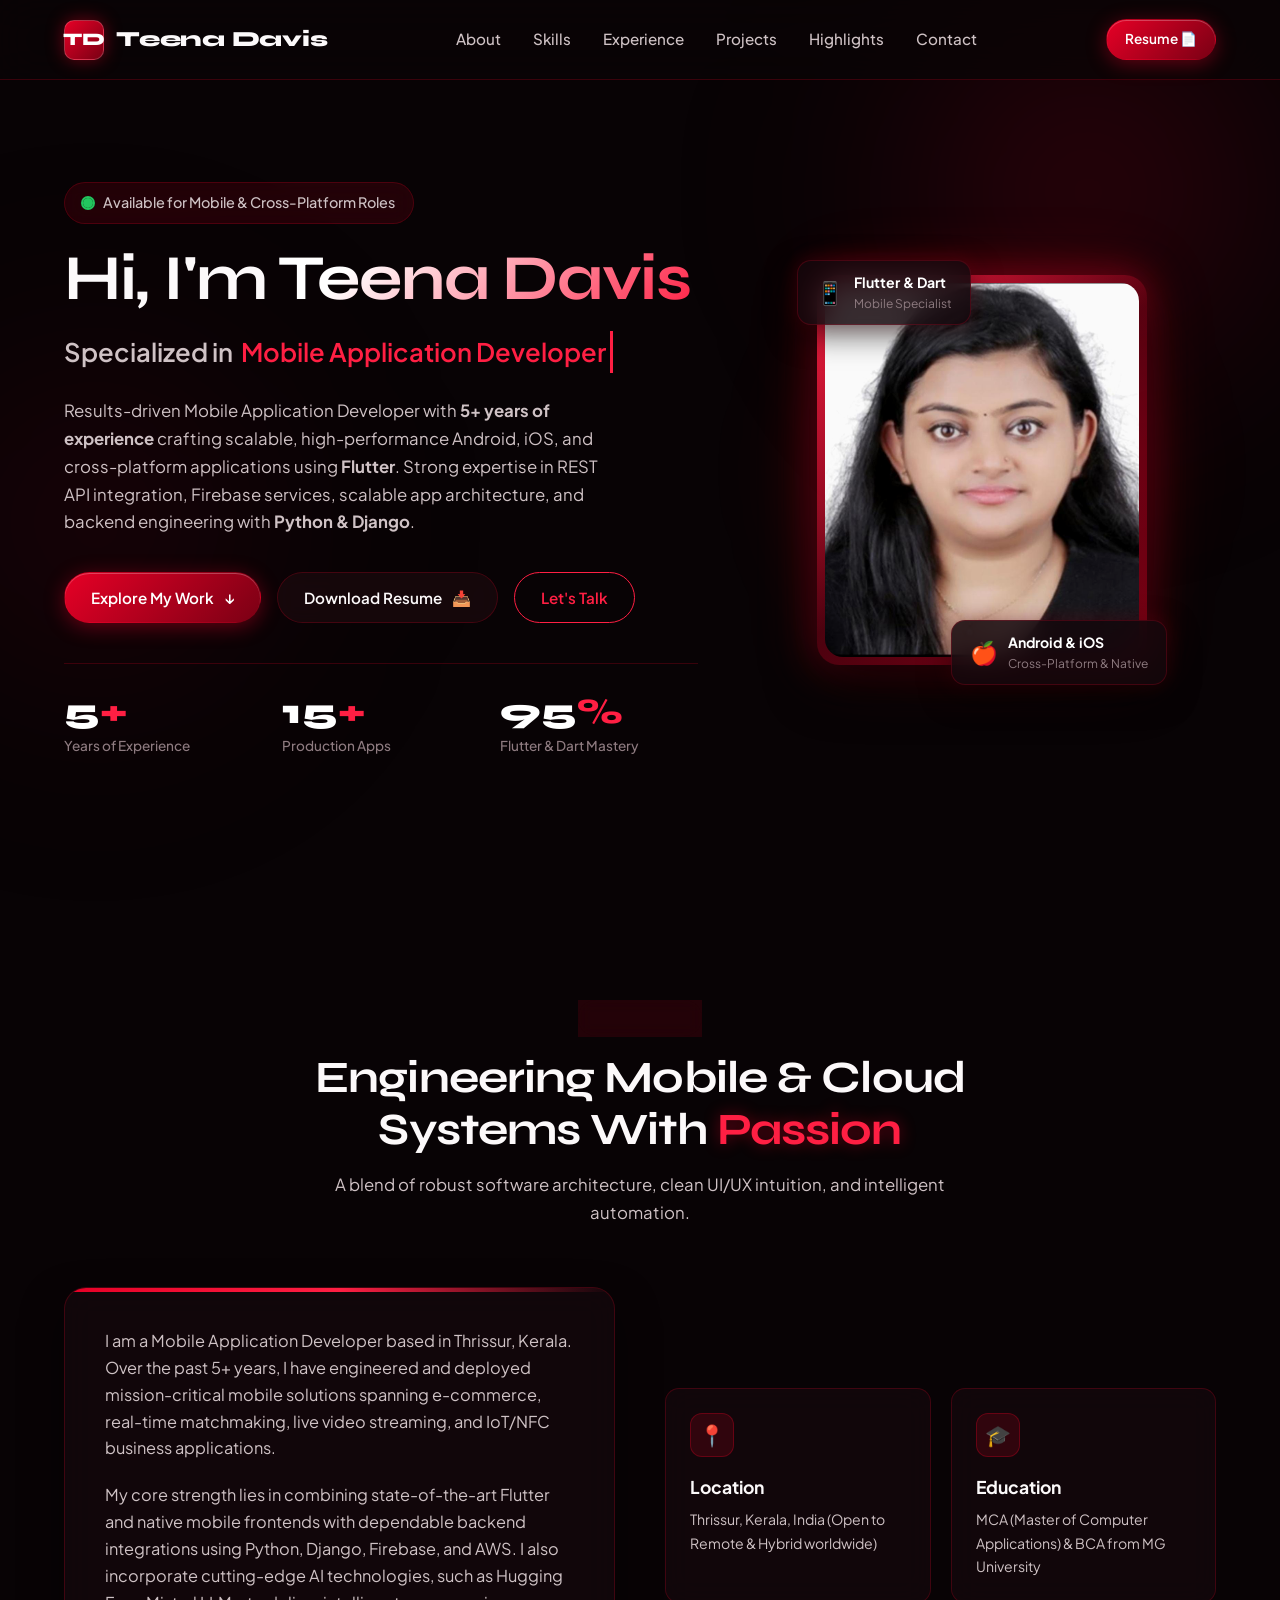
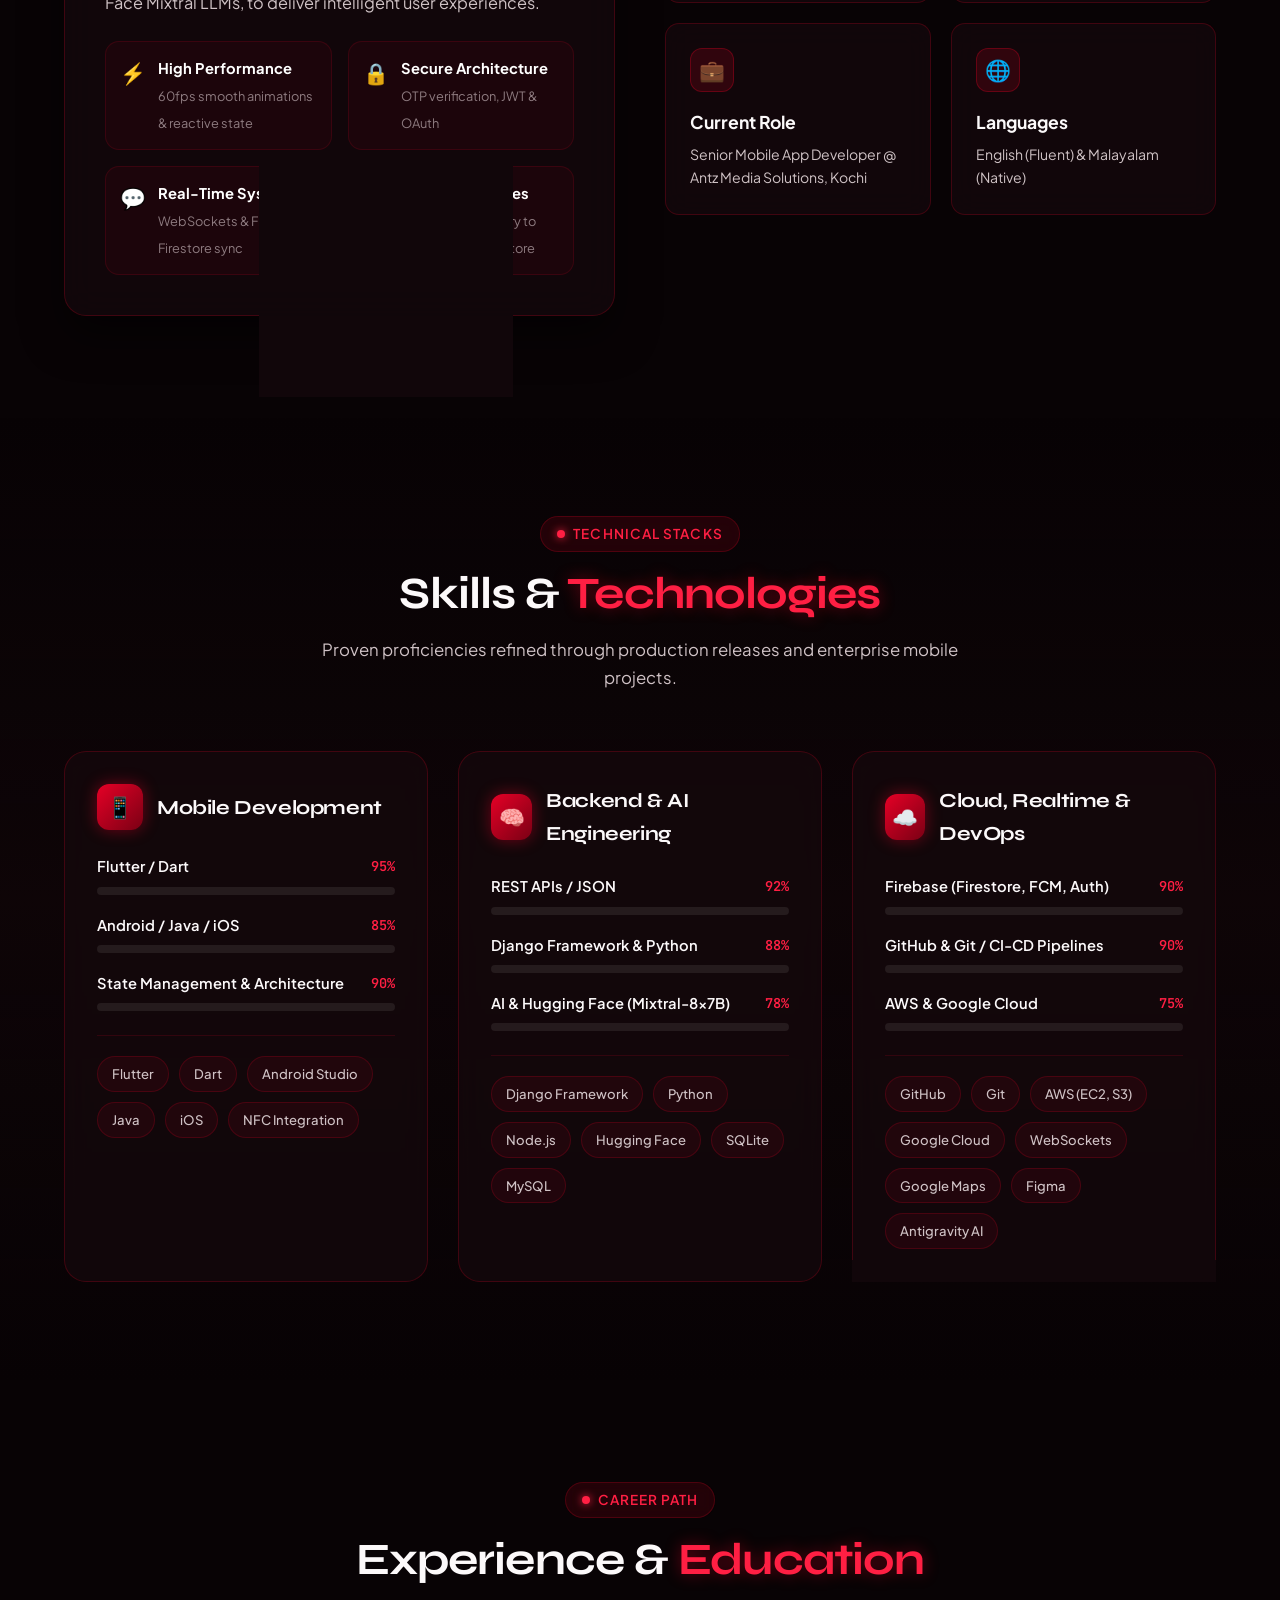
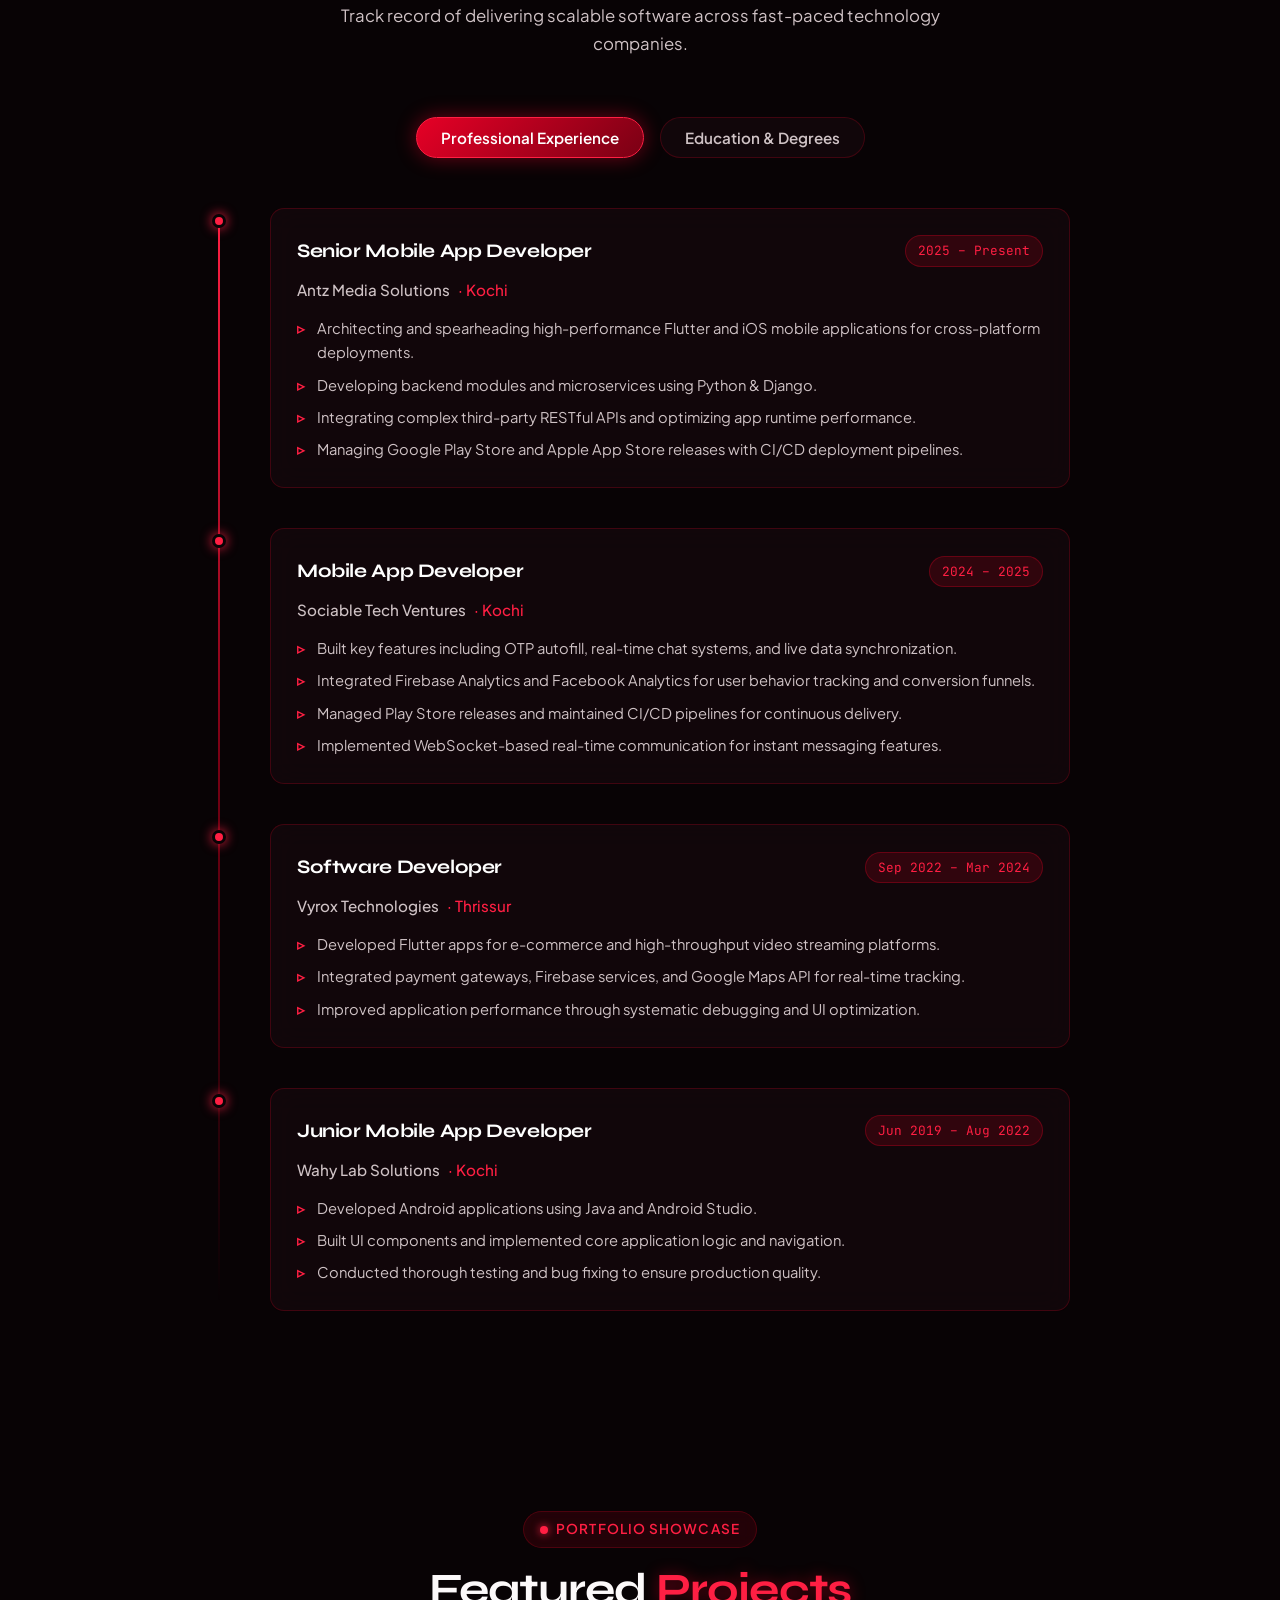
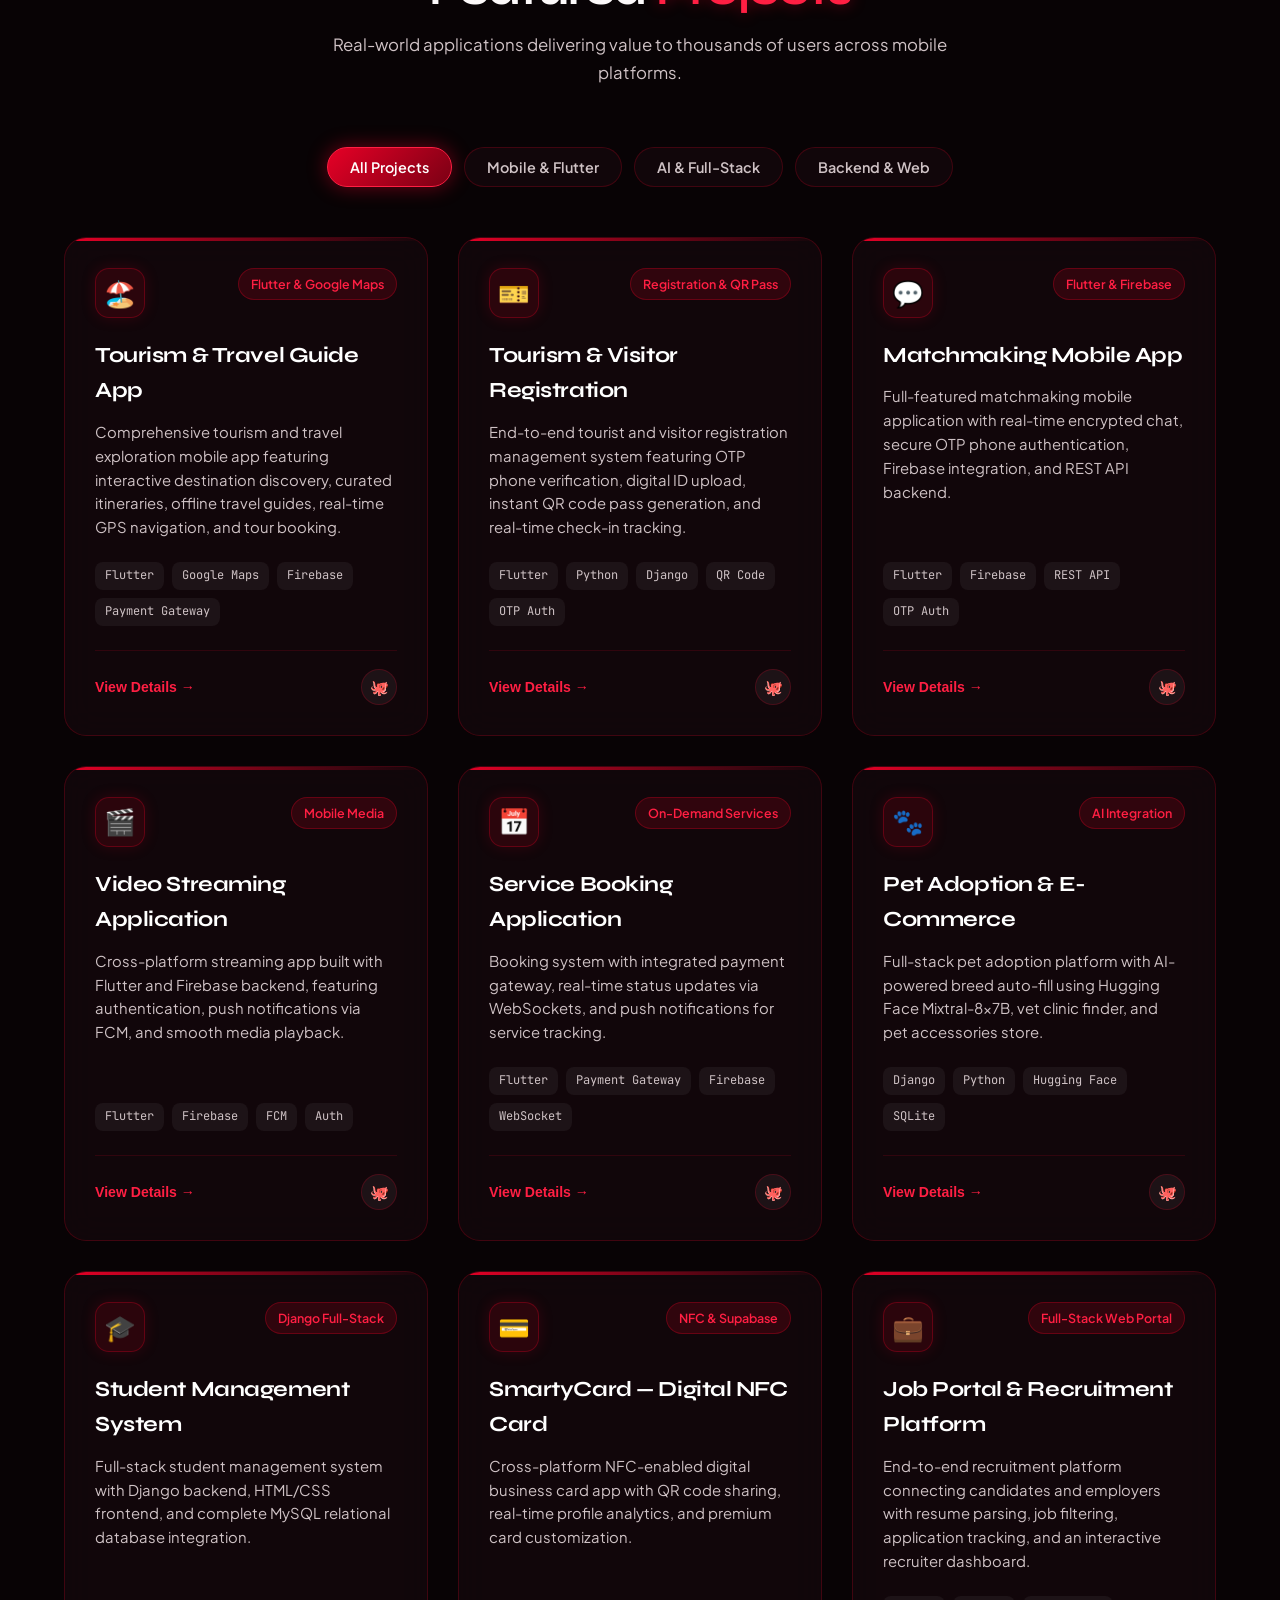
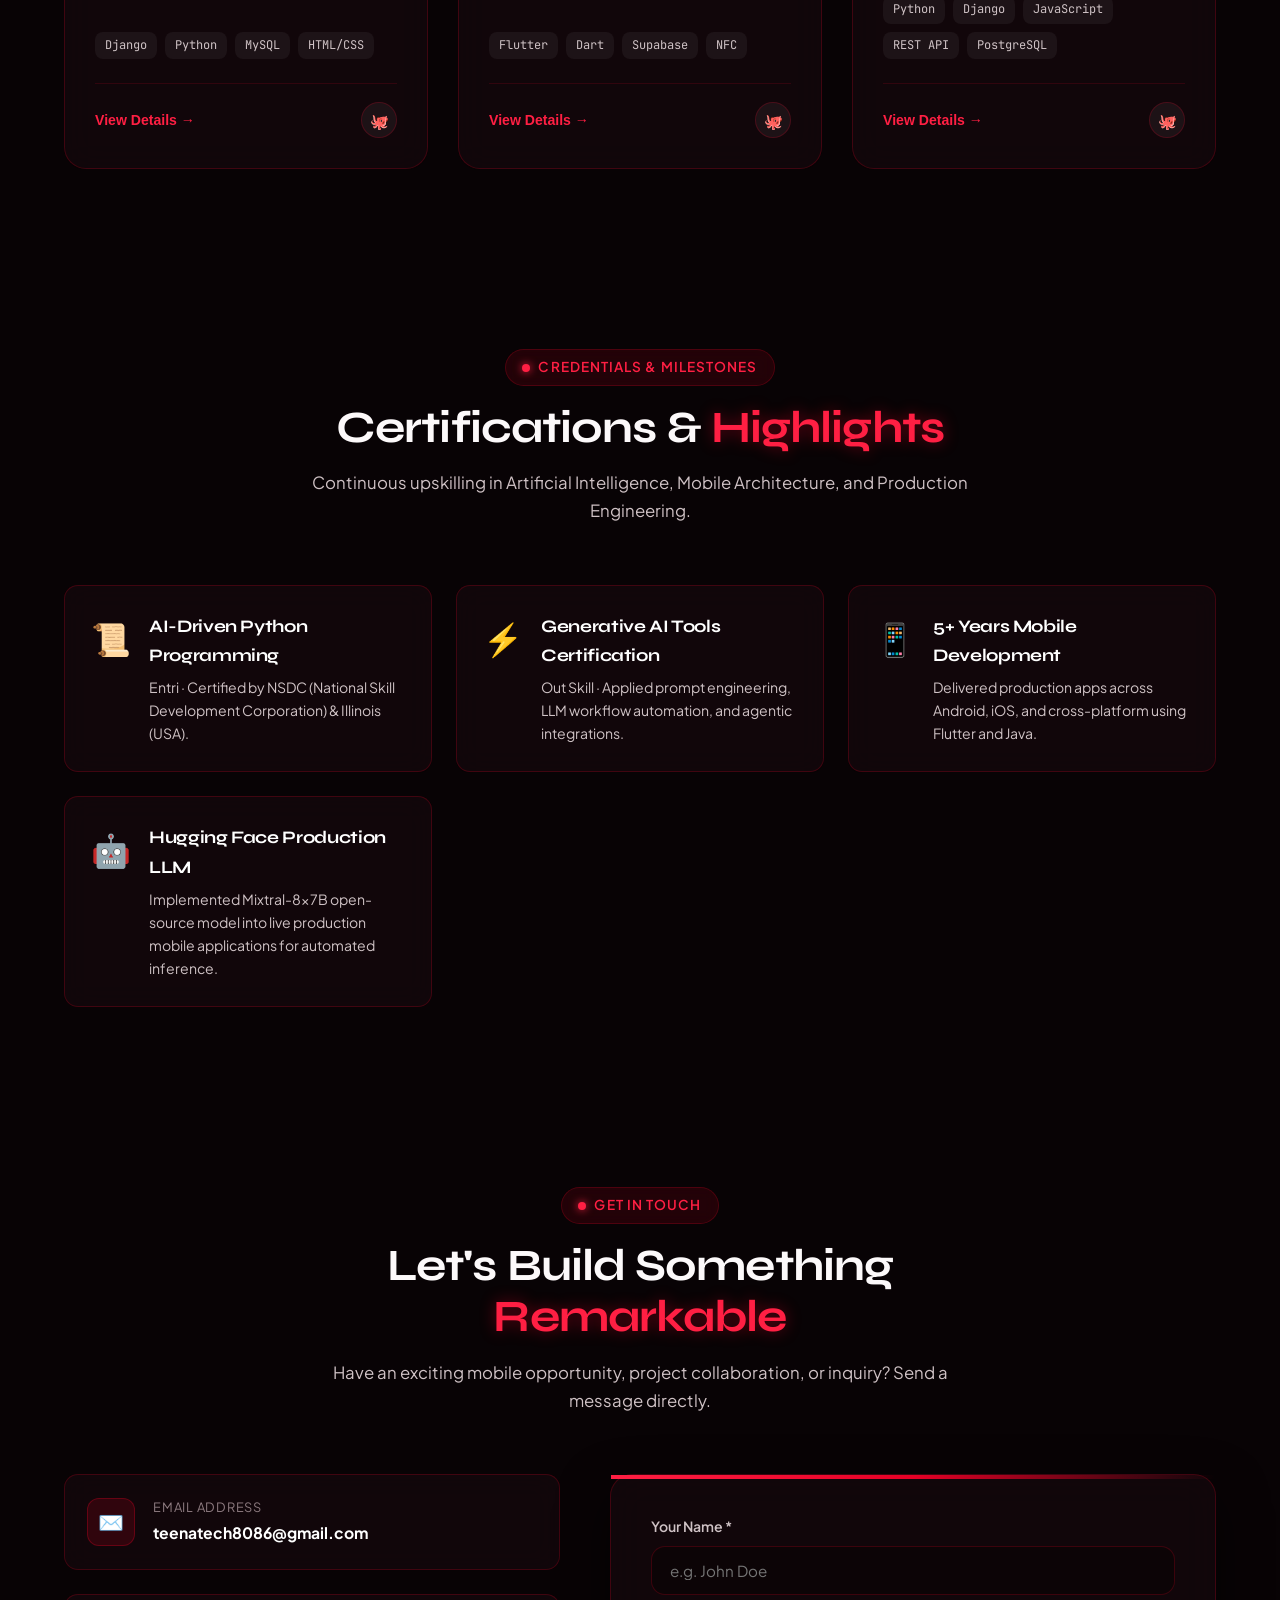
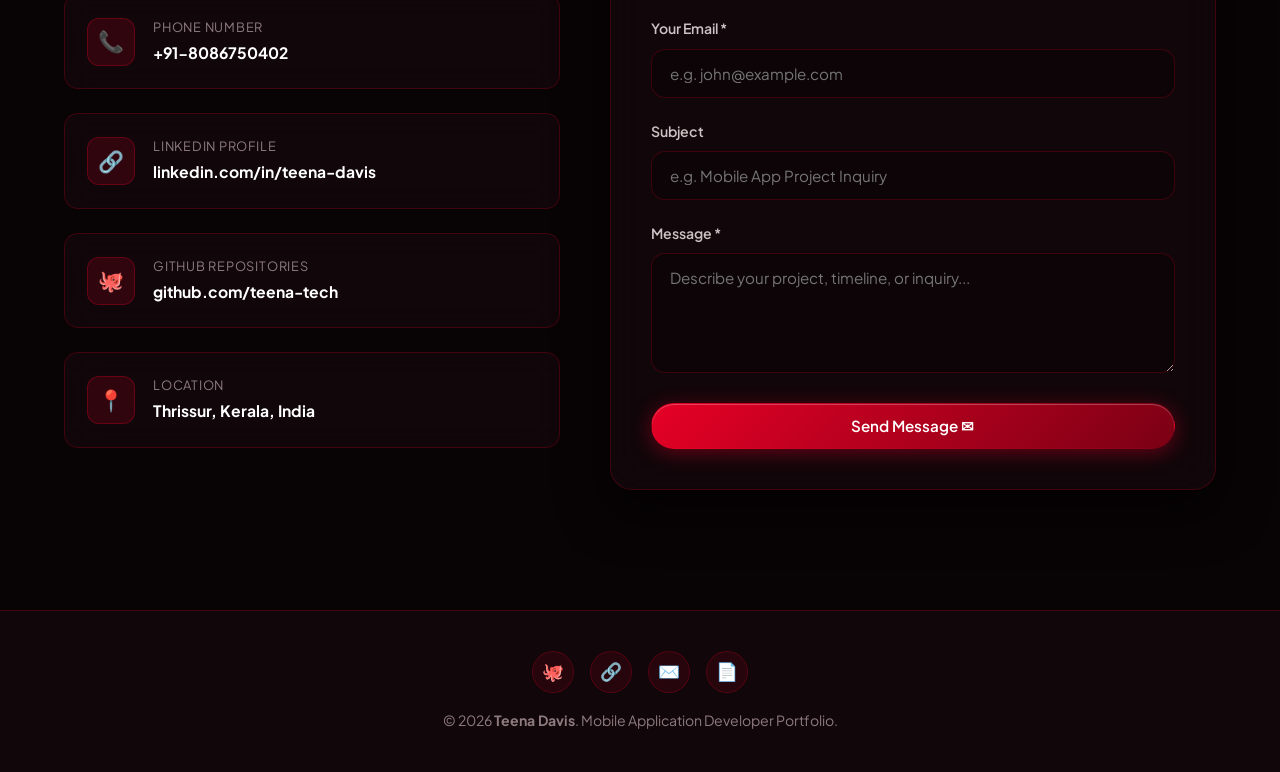
==== index.html @ 050527bc "Add Job Portal project, PDF resume integration, and GitHub Pages setup" ====
<!DOCTYPE html>
<html lang="en">
<head>
  <meta charset="UTF-8">
  <meta name="viewport" content="width=device-width, initial-scale=1.0">
  <meta name="description" content="Portfolio of Teena Davis - Senior Mobile Application Developer with 5+ years experience in Flutter, Android, iOS, Python, and AI integration.">
  <meta name="keywords" content="Teena Davis, Mobile Developer, Flutter Developer, Android Developer, iOS Developer, Python Developer, Django, Hugging Face, Portfolio">
  <meta name="author" content="Teena Davis">
  <meta property="og:title" content="Teena Davis | Senior Mobile Application Developer">
  <meta property="og:description" content="5+ Years building high-performance Flutter, Android, iOS, and AI-integrated mobile solutions.">
  <meta property="og:type" content="website">
  
  <title>Teena Davis | Mobile Application Developer</title>
  
  <!-- Favicon -->
  <link rel="icon" type="image/jpeg" href="static/images/profile.jpeg">
  
  <!-- Stylesheet -->
  <link rel="stylesheet" href="static/css/style.css">
</head>
<body>

  <!-- Ambient Light Effects -->
  <div class="ambient-glow-1"></div>
  <div class="ambient-glow-2"></div>
  
  <!-- Canvas for Floating Bloody Red Embers -->
  <canvas id="ember-canvas"></canvas>

  <!-- ============================================================
       NAVIGATION BAR
       ============================================================ -->
  <header class="navbar">
    <div class="container nav-container">
      <a href="#hero" class="nav-logo" id="brand-logo">
        <span class="logo-badge">TD</span>
        <span>Teena Davis</span>
      </a>

      <nav>
        <ul class="nav-menu" id="nav-menu">
          <li><a href="#about" class="nav-link">About</a></li>
          <li><a href="#skills" class="nav-link">Skills</a></li>
          <li><a href="#experience" class="nav-link">Experience</a></li>
          <li><a href="#projects" class="nav-link">Projects</a></li>
          <li><a href="#certifications" class="nav-link">Highlights</a></li>
          <li><a href="#contact" class="nav-link">Contact</a></li>
        </ul>
      </nav>

      <div class="nav-actions">
        <a href="static/Teena_Davis_Resume.pdf" class="btn btn-primary btn-sm" id="nav-resume-btn" download="Teena_Davis_Resume.pdf" target="_blank">
          <span>Resume 📄</span>
        </a>
        <button class="mobile-toggle" id="mobile-toggle-btn" aria-label="Toggle navigation">
          ☰
        </button>
      </div>
    </div>
  </header>

  <!-- ============================================================
       HERO SECTION
       ============================================================ -->
  <section class="hero-section" id="hero">
    <div class="container">
      <div class="hero-grid">
        <div class="hero-content">
          <div class="hero-badge-container">
            <div class="hero-badge">
              <span class="status-ping"></span>
              <span>Available for Mobile & Cross-Platform Roles</span>
            </div>
          </div>

          <h1 class="hero-title">
            Hi, I'm <span class="text-gradient">Teena Davis</span>
          </h1>

          <div class="hero-subtitle-container">
            <span>Specialized in</span>
            <span class="typewriter-text" id="typewriter">Mobile Application Developer</span>
          </div>

          <p class="hero-description">
            Results-driven Mobile Application Developer with <strong>5+ years of experience</strong> crafting scalable, high-performance Android, iOS, and cross-platform applications using <strong>Flutter</strong>. Strong expertise in REST API integration, Firebase services, scalable app architecture, and backend engineering with <strong>Python & Django</strong>.
          </p>

          <div class="hero-ctas">
            <a href="#projects" class="btn btn-primary" id="hero-projects-btn">
              <span>Explore My Work</span>
              <span>↓</span>
            </a>
            <a href="static/Teena_Davis_Resume.pdf" class="btn btn-secondary" id="hero-download-btn" download="Teena_Davis_Resume.pdf" target="_blank">
              <span>Download Resume</span>
              <span>📥</span>
            </a>
            <a href="#contact" class="btn btn-outline" id="hero-contact-btn">
              <span>Let's Talk</span>
            </a>
          </div>

          <div class="hero-stats">
            <div class="stat-item">
              <div class="stat-number">5<span>+</span></div>
              <div class="stat-label">Years of Experience</div>
            </div>
            <div class="stat-item">
              <div class="stat-number">15<span>+</span></div>
              <div class="stat-label">Production Apps</div>
            </div>
            <div class="stat-item">
              <div class="stat-number">95<span>%</span></div>
              <div class="stat-label">Flutter & Dart Mastery</div>
            </div>
          </div>
        </div>

        <div class="hero-image-wrapper">
          <div class="hero-halo"></div>
          <div class="hero-card-frame">
            <img src="static/images/profile.jpeg" alt="Teena Davis - Mobile Application Developer" class="hero-image">
            
            <!-- Floating Tech Badges -->
            <div class="floating-badge badge-top">
              <span class="badge-icon">📱</span>
              <div>
                <div class="badge-text-primary">Flutter & Dart</div>
                <div class="badge-text-sub">Mobile Specialist</div>
              </div>
            </div>

            <div class="floating-badge badge-bottom">
              <span class="badge-icon">🍎</span>
              <div>
                <div class="badge-text-primary">Android & iOS</div>
                <div class="badge-text-sub">Cross-Platform & Native</div>
              </div>
            </div>
          </div>
        </div>
      </div>
    </div>
  </section>

  <!-- ============================================================
       ABOUT SECTION
       ============================================================ -->
  <section class="about-section" id="about">
    <div class="container">
      <div class="section-header">
        <span class="section-tag"><span class="dot"></span> Who I Am</span>
        <h2 class="section-title">Engineering Mobile & Cloud Systems With <span class="text-blood">Passion</span></h2>
        <p class="section-subtitle">A blend of robust software architecture, clean UI/UX intuition, and intelligent automation.</p>
      </div>

      <div class="about-grid">
        <div class="about-card">
          <p>
            I am a Mobile Application Developer based in Thrissur, Kerala. Over the past 5+ years, I have engineered and deployed mission-critical mobile solutions spanning e-commerce, real-time matchmaking, live video streaming, and IoT/NFC business applications.
          </p>
          <p>
            My core strength lies in combining state-of-the-art Flutter and native mobile frontends with dependable backend integrations using Python, Django, Firebase, and AWS. I also incorporate cutting-edge AI technologies, such as Hugging Face Mixtral LLMs, to deliver intelligent user experiences.
          </p>

          <div class="about-highlights">
            <div class="highlight-item">
              <div class="highlight-icon">⚡</div>
              <div class="highlight-text">
                <strong>High Performance</strong>
                <span>60fps smooth animations & reactive state</span>
              </div>
            </div>
            <div class="highlight-item">
              <div class="highlight-icon">🔒</div>
              <div class="highlight-text">
                <strong>Secure Architecture</strong>
                <span>OTP verification, JWT & OAuth</span>
              </div>
            </div>
            <div class="highlight-item">
              <div class="highlight-icon">💬</div>
              <div class="highlight-text">
                <strong>Real-Time Systems</strong>
                <span>WebSockets & Firebase Firestore sync</span>
              </div>
            </div>
            <div class="highlight-item">
              <div class="highlight-icon">🚀</div>
              <div class="highlight-text">
                <strong>CI/CD & Releases</strong>
                <span>Continuous delivery to Play Store & App Store</span>
              </div>
            </div>
          </div>
        </div>

        <div class="info-cards-grid">
          <div class="info-box">
            <div class="info-box-icon">📍</div>
            <div class="info-box-title">Location</div>
            <div class="info-box-desc">Thrissur, Kerala, India (Open to Remote & Hybrid worldwide)</div>
          </div>

          <div class="info-box">
            <div class="info-box-icon">🎓</div>
            <div class="info-box-title">Education</div>
            <div class="info-box-desc">MCA (Master of Computer Applications) & BCA from MG University</div>
          </div>

          <div class="info-box">
            <div class="info-box-icon">💼</div>
            <div class="info-box-title">Current Role</div>
            <div class="info-box-desc">Senior Mobile App Developer @ Antz Media Solutions, Kochi</div>
          </div>

          <div class="info-box">
            <div class="info-box-icon">🌐</div>
            <div class="info-box-title">Languages</div>
            <div class="info-box-desc">English (Fluent) & Malayalam (Native)</div>
          </div>
        </div>
      </div>
    </div>
  </section>

  <!-- ============================================================
       SKILLS MATRIX (Exact Match to Resume)
       ============================================================ -->
  <section class="skills-section" id="skills">
    <div class="container">
      <div class="section-header">
        <span class="section-tag"><span class="dot"></span> Technical Stacks</span>
        <h2 class="section-title">Skills & <span class="text-blood">Technologies</span></h2>
        <p class="section-subtitle">Proven proficiencies refined through production releases and enterprise mobile projects.</p>
      </div>

      <div class="skills-container">
        <!-- Card 1: Mobile Development -->
        <div class="skill-category-card">
          <div class="category-header">
            <div class="category-icon">📱</div>
            <h3 class="category-title">Mobile Development</h3>
          </div>

          <div class="skill-items">
            <div class="skill-item">
              <div class="skill-item-header">
                <span>Flutter / Dart</span>
                <span class="skill-percentage">95%</span>
              </div>
              <div class="skill-progress-bar">
                <div class="skill-fill" data-width="95%"></div>
              </div>
            </div>

            <div class="skill-item">
              <div class="skill-item-header">
                <span>Android / Java / iOS</span>
                <span class="skill-percentage">85%</span>
              </div>
              <div class="skill-progress-bar">
                <div class="skill-fill" data-width="85%"></div>
              </div>
            </div>

            <div class="skill-item">
              <div class="skill-item-header">
                <span>State Management & Architecture</span>
                <span class="skill-percentage">90%</span>
              </div>
              <div class="skill-progress-bar">
                <div class="skill-fill" data-width="90%"></div>
              </div>
            </div>
          </div>

          <div class="tools-tags-container">
            <span class="tool-tag">Flutter</span>
            <span class="tool-tag">Dart</span>
            <span class="tool-tag">Android Studio</span>
            <span class="tool-tag">Java</span>
            <span class="tool-tag">iOS</span>
            <span class="tool-tag">NFC Integration</span>
          </div>
        </div>

        <!-- Card 2: Backend & AI -->
        <div class="skill-category-card">
          <div class="category-header">
            <div class="category-icon">🧠</div>
            <h3 class="category-title">Backend & AI Engineering</h3>
          </div>

          <div class="skill-items">
            <div class="skill-item">
              <div class="skill-item-header">
                <span>REST APIs / JSON</span>
                <span class="skill-percentage">92%</span>
              </div>
              <div class="skill-progress-bar">
                <div class="skill-fill" data-width="92%"></div>
              </div>
            </div>

            <div class="skill-item">
              <div class="skill-item-header">
                <span>Django Framework & Python</span>
                <span class="skill-percentage">88%</span>
              </div>
              <div class="skill-progress-bar">
                <div class="skill-fill" data-width="88%"></div>
              </div>
            </div>

            <div class="skill-item">
              <div class="skill-item-header">
                <span>AI & Hugging Face (Mixtral-8x7B)</span>
                <span class="skill-percentage">78%</span>
              </div>
              <div class="skill-progress-bar">
                <div class="skill-fill" data-width="78%"></div>
              </div>
            </div>
          </div>

          <div class="tools-tags-container">
            <span class="tool-tag">Django Framework</span>
            <span class="tool-tag">Python</span>
            <span class="tool-tag">Node.js</span>
            <span class="tool-tag">Hugging Face</span>
            <span class="tool-tag">SQLite</span>
            <span class="tool-tag">MySQL</span>
          </div>
        </div>

        <!-- Card 3: Cloud, Realtime & DevOps -->
        <div class="skill-category-card">
          <div class="category-header">
            <div class="category-icon">☁️</div>
            <h3 class="category-title">Cloud, Realtime & DevOps</h3>
          </div>

          <div class="skill-items">
            <div class="skill-item">
              <div class="skill-item-header">
                <span>Firebase (Firestore, FCM, Auth)</span>
                <span class="skill-percentage">90%</span>
              </div>
              <div class="skill-progress-bar">
                <div class="skill-fill" data-width="90%"></div>
              </div>
            </div>

            <div class="skill-item">
              <div class="skill-item-header">
                <span>GitHub & Git / CI-CD Pipelines</span>
                <span class="skill-percentage">90%</span>
              </div>
              <div class="skill-progress-bar">
                <div class="skill-fill" data-width="90%"></div>
              </div>
            </div>

            <div class="skill-item">
              <div class="skill-item-header">
                <span>AWS & Google Cloud</span>
                <span class="skill-percentage">75%</span>
              </div>
              <div class="skill-progress-bar">
                <div class="skill-fill" data-width="75%"></div>
              </div>
            </div>
          </div>

          <div class="tools-tags-container">
            <span class="tool-tag">GitHub</span>
            <span class="tool-tag">Git</span>
            <span class="tool-tag">AWS (EC2, S3)</span>
            <span class="tool-tag">Google Cloud</span>
            <span class="tool-tag">WebSockets</span>
            <span class="tool-tag">Google Maps</span>
            <span class="tool-tag">Figma</span>
            <span class="tool-tag">Antigravity AI</span>
          </div>
        </div>
      </div>
    </div>
  </section>

  <!-- ============================================================
       EXPERIENCE & EDUCATION TIMELINE
       ============================================================ -->
  <section class="experience-section" id="experience">
    <div class="container">
      <div class="section-header">
        <span class="section-tag"><span class="dot"></span> Career Path</span>
        <h2 class="section-title">Experience & <span class="text-blood">Education</span></h2>
        <p class="section-subtitle">Track record of delivering scalable software across fast-paced technology companies.</p>
      </div>

      <div class="timeline-tabs">
        <button class="timeline-tab-btn active" data-target="experience">Professional Experience</button>
        <button class="timeline-tab-btn" data-target="education">Education & Degrees</button>
      </div>

      <!-- Professional Experience Timeline -->
      <div class="timeline-container" id="experience-timeline">
        <!-- Milestone 1: Antz Media Solutions -->
        <div class="timeline-card">
          <div class="timeline-dot"></div>
          <div class="timeline-content">
            <div class="timeline-meta">
              <h3 class="timeline-role">Senior Mobile App Developer</h3>
              <span class="timeline-period">2025 – Present</span>
            </div>
            <div class="timeline-company">Antz Media Solutions <span>· Kochi</span></div>
            <ul class="timeline-bullets">
              <li>Architecting and spearheading high-performance Flutter and iOS mobile applications for cross-platform deployments.</li>
              <li>Developing backend modules and microservices using Python & Django.</li>
              <li>Integrating complex third-party RESTful APIs and optimizing app runtime performance.</li>
              <li>Managing Google Play Store and Apple App Store releases with CI/CD deployment pipelines.</li>
            </ul>
          </div>
        </div>

        <!-- Milestone 2: Sociable Tech Ventures -->
        <div class="timeline-card">
          <div class="timeline-dot"></div>
          <div class="timeline-content">
            <div class="timeline-meta">
              <h3 class="timeline-role">Mobile App Developer</h3>
              <span class="timeline-period">2024 – 2025</span>
            </div>
            <div class="timeline-company">Sociable Tech Ventures <span>· Kochi</span></div>
            <ul class="timeline-bullets">
              <li>Built key features including OTP autofill, real-time chat systems, and live data synchronization.</li>
              <li>Integrated Firebase Analytics and Facebook Analytics for user behavior tracking and conversion funnels.</li>
              <li>Managed Play Store releases and maintained CI/CD pipelines for continuous delivery.</li>
              <li>Implemented WebSocket-based real-time communication for instant messaging features.</li>
            </ul>
          </div>
        </div>

        <!-- Milestone 3: Vyrox Technologies -->
        <div class="timeline-card">
          <div class="timeline-dot"></div>
          <div class="timeline-content">
            <div class="timeline-meta">
              <h3 class="timeline-role">Software Developer</h3>
              <span class="timeline-period">Sep 2022 – Mar 2024</span>
            </div>
            <div class="timeline-company">Vyrox Technologies <span>· Thrissur</span></div>
            <ul class="timeline-bullets">
              <li>Developed Flutter apps for e-commerce and high-throughput video streaming platforms.</li>
              <li>Integrated payment gateways, Firebase services, and Google Maps API for real-time tracking.</li>
              <li>Improved application performance through systematic debugging and UI optimization.</li>
            </ul>
          </div>
        </div>

        <!-- Milestone 4: Wahy Lab Solutions -->
        <div class="timeline-card">
          <div class="timeline-dot"></div>
          <div class="timeline-content">
            <div class="timeline-meta">
              <h3 class="timeline-role">Junior Mobile App Developer</h3>
              <span class="timeline-period">Jun 2019 – Aug 2022</span>
            </div>
            <div class="timeline-company">Wahy Lab Solutions <span>· Kochi</span></div>
            <ul class="timeline-bullets">
              <li>Developed Android applications using Java and Android Studio.</li>
              <li>Built UI components and implemented core application logic and navigation.</li>
              <li>Conducted thorough testing and bug fixing to ensure production quality.</li>
            </ul>
          </div>
        </div>
      </div>

      <!-- Education Timeline -->
      <div class="timeline-container" id="education-timeline" style="display: none;">
        <div class="timeline-card">
          <div class="timeline-dot"></div>
          <div class="timeline-content">
            <div class="timeline-meta">
              <h3 class="timeline-role">Master of Computer Applications (MCA)</h3>
              <span class="timeline-period">2017 – 2019</span>
            </div>
            <div class="timeline-company">Mahatma Gandhi University <span>· Kerala</span></div>
            <p style="color: var(--text-sub); font-size: 0.95rem;">
              Advanced postgraduate program focused on Software Engineering, Database Management Systems, Algorithm Design, and Distributed Systems.
            </p>
          </div>
        </div>

        <div class="timeline-card">
          <div class="timeline-dot"></div>
          <div class="timeline-content">
            <div class="timeline-meta">
              <h3 class="timeline-role">Bachelor of Computer Applications (BCA)</h3>
              <span class="timeline-period">2014 – 2017</span>
            </div>
            <div class="timeline-company">Mahatma Gandhi University <span>· Kerala</span></div>
            <p style="color: var(--text-sub); font-size: 0.95rem;">
              Undergraduate foundation covering Object-Oriented Programming (Java & C++), Data Structures, Computer Networks, and Web Technologies.
            </p>
          </div>
        </div>
      </div>
    </div>
  </section>

  <!-- ============================================================
       FEATURED PROJECTS SECTION (From Resume)
       ============================================================ -->
  <section class="projects-section" id="projects">
    <div class="container">
      <div class="section-header">
        <span class="section-tag"><span class="dot"></span> Portfolio Showcase</span>
        <h2 class="section-title">Featured <span class="text-blood">Projects</span></h2>
        <p class="section-subtitle">Real-world applications delivering value to thousands of users across mobile platforms.</p>
      </div>

      <div class="filter-buttons">
        <button class="filter-btn active" data-filter="all">All Projects</button>
        <button class="filter-btn" data-filter="mobile">Mobile & Flutter</button>
        <button class="filter-btn" data-filter="ai">AI & Full-Stack</button>
        <button class="filter-btn" data-filter="backend">Backend & Web</button>
      </div>

      <div class="projects-grid" id="projects-grid">
        <!-- Recent Project: Tourism & Travel Guide -->
        <div class="project-card" data-category="mobile" data-id="tourism-app">
          <div>
            <div class="project-header">
              <div class="project-icon">🏖️</div>
              <span class="project-badge">Flutter & Google Maps</span>
            </div>
            <h3 class="project-title">Tourism & Travel Guide App</h3>
            <p class="project-desc">
              Comprehensive tourism and travel exploration mobile app featuring interactive destination discovery, curated itineraries, offline travel guides, real-time GPS navigation, and tour booking.
            </p>
          </div>
          <div>
            <div class="project-tags">
              <span class="tag-pill">Flutter</span>
              <span class="tag-pill">Google Maps</span>
              <span class="tag-pill">Firebase</span>
              <span class="tag-pill">Payment Gateway</span>
            </div>
            <div class="project-footer">
              <button class="project-btn-details">View Details →</button>
              <div class="project-links">
                <a href="https://github.com/teena-tech" target="_blank" rel="noopener noreferrer" class="project-link-icon" title="Source Code">🐙</a>
              </div>
            </div>
          </div>
        </div>

        <!-- Recent Project: Tourism & Visitor Registration Portal -->
        <div class="project-card" data-category="backend" data-id="tourism-registration">
          <div>
            <div class="project-header">
              <div class="project-icon">🎫</div>
              <span class="project-badge">Registration & QR Pass</span>
            </div>
            <h3 class="project-title">Tourism & Visitor Registration</h3>
            <p class="project-desc">
              End-to-end tourist and visitor registration management system featuring OTP phone verification, digital ID upload, instant QR code pass generation, and real-time check-in tracking.
            </p>
          </div>
          <div>
            <div class="project-tags">
              <span class="tag-pill">Flutter</span>
              <span class="tag-pill">Python</span>
              <span class="tag-pill">Django</span>
              <span class="tag-pill">QR Code</span>
              <span class="tag-pill">OTP Auth</span>
            </div>
            <div class="project-footer">
              <button class="project-btn-details">View Details →</button>
              <div class="project-links">
                <a href="https://github.com/teena-tech" target="_blank" rel="noopener noreferrer" class="project-link-icon" title="Source Code">🐙</a>
              </div>
            </div>
          </div>
        </div>

        <!-- Project 1: Matchmaking Mobile App -->
        <div class="project-card" data-category="mobile" data-id="matchmaking-app">
          <div>
            <div class="project-header">
              <div class="project-icon">💬</div>
              <span class="project-badge">Flutter & Firebase</span>
            </div>
            <h3 class="project-title">Matchmaking Mobile App</h3>
            <p class="project-desc">
              Full-featured matchmaking mobile application with real-time encrypted chat, secure OTP phone authentication, Firebase integration, and REST API backend.
            </p>
          </div>
          <div>
            <div class="project-tags">
              <span class="tag-pill">Flutter</span>
              <span class="tag-pill">Firebase</span>
              <span class="tag-pill">REST API</span>
              <span class="tag-pill">OTP Auth</span>
            </div>
            <div class="project-footer">
              <button class="project-btn-details">View Details →</button>
              <div class="project-links">
                <a href="https://github.com/teena-tech" target="_blank" rel="noopener noreferrer" class="project-link-icon" title="Source Code">🐙</a>
              </div>
            </div>
          </div>
        </div>

        <!-- Project 2: Video Streaming Application -->
        <div class="project-card" data-category="mobile" data-id="video-streaming-app">
          <div>
            <div class="project-header">
              <div class="project-icon">🎬</div>
              <span class="project-badge">Mobile Media</span>
            </div>
            <h3 class="project-title">Video Streaming Application</h3>
            <p class="project-desc">
              Cross-platform streaming app built with Flutter and Firebase backend, featuring authentication, push notifications via FCM, and smooth media playback.
            </p>
          </div>
          <div>
            <div class="project-tags">
              <span class="tag-pill">Flutter</span>
              <span class="tag-pill">Firebase</span>
              <span class="tag-pill">FCM</span>
              <span class="tag-pill">Auth</span>
            </div>
            <div class="project-footer">
              <button class="project-btn-details">View Details →</button>
              <div class="project-links">
                <a href="https://github.com/teena-tech" target="_blank" rel="noopener noreferrer" class="project-link-icon" title="Source Code">🐙</a>
              </div>
            </div>
          </div>
        </div>

        <!-- Project 3: Service Booking Application -->
        <div class="project-card" data-category="mobile" data-id="service-booking-app">
          <div>
            <div class="project-header">
              <div class="project-icon">📅</div>
              <span class="project-badge">On-Demand Services</span>
            </div>
            <h3 class="project-title">Service Booking Application</h3>
            <p class="project-desc">
              Booking system with integrated payment gateway, real-time status updates via WebSockets, and push notifications for service tracking.
            </p>
          </div>
          <div>
            <div class="project-tags">
              <span class="tag-pill">Flutter</span>
              <span class="tag-pill">Payment Gateway</span>
              <span class="tag-pill">Firebase</span>
              <span class="tag-pill">WebSocket</span>
            </div>
            <div class="project-footer">
              <button class="project-btn-details">View Details →</button>
              <div class="project-links">
                <a href="https://github.com/teena-tech" target="_blank" rel="noopener noreferrer" class="project-link-icon" title="Source Code">🐙</a>
              </div>
            </div>
          </div>
        </div>

        <!-- Project 4: Pet Adoption & E-Commerce -->
        <div class="project-card" data-category="ai" data-id="pet-adoption-ai">
          <div>
            <div class="project-header">
              <div class="project-icon">🐾</div>
              <span class="project-badge">AI Integration</span>
            </div>
            <h3 class="project-title">Pet Adoption & E-Commerce</h3>
            <p class="project-desc">
              Full-stack pet adoption platform with AI-powered breed auto-fill using Hugging Face Mixtral-8x7B, vet clinic finder, and pet accessories store.
            </p>
          </div>
          <div>
            <div class="project-tags">
              <span class="tag-pill">Django</span>
              <span class="tag-pill">Python</span>
              <span class="tag-pill">Hugging Face</span>
              <span class="tag-pill">SQLite</span>
            </div>
            <div class="project-footer">
              <button class="project-btn-details">View Details →</button>
              <div class="project-links">
                <a href="https://github.com/teena-tech" target="_blank" rel="noopener noreferrer" class="project-link-icon" title="Source Code">🐙</a>
              </div>
            </div>
          </div>
        </div>

        <!-- Project 5: Student Management System -->
        <div class="project-card" data-category="backend" data-id="student-management-system">
          <div>
            <div class="project-header">
              <div class="project-icon">🎓</div>
              <span class="project-badge">Django Full-Stack</span>
            </div>
            <h3 class="project-title">Student Management System</h3>
            <p class="project-desc">
              Full-stack student management system with Django backend, HTML/CSS frontend, and complete MySQL relational database integration.
            </p>
          </div>
          <div>
            <div class="project-tags">
              <span class="tag-pill">Django</span>
              <span class="tag-pill">Python</span>
              <span class="tag-pill">MySQL</span>
              <span class="tag-pill">HTML/CSS</span>
            </div>
            <div class="project-footer">
              <button class="project-btn-details">View Details →</button>
              <div class="project-links">
                <a href="https://github.com/teena-tech" target="_blank" rel="noopener noreferrer" class="project-link-icon" title="Source Code">🐙</a>
              </div>
            </div>
          </div>
        </div>

        <!-- Project 6: SmartyCard NFC -->
        <div class="project-card" data-category="mobile" data-id="smartycard-nfc">
          <div>
            <div class="project-header">
              <div class="project-icon">💳</div>
              <span class="project-badge">NFC & Supabase</span>
            </div>
            <h3 class="project-title">SmartyCard — Digital NFC Card</h3>
            <p class="project-desc">
              Cross-platform NFC-enabled digital business card app with QR code sharing, real-time profile analytics, and premium card customization.
            </p>
          </div>
          <div>
            <div class="project-tags">
              <span class="tag-pill">Flutter</span>
              <span class="tag-pill">Dart</span>
              <span class="tag-pill">Supabase</span>
              <span class="tag-pill">NFC</span>
            </div>
            <div class="project-footer">
              <button class="project-btn-details">View Details →</button>
              <div class="project-links">
                <a href="https://github.com/teena-tech" target="_blank" rel="noopener noreferrer" class="project-link-icon" title="Source Code">🐙</a>
              </div>
            </div>
          </div>
        </div>

        <!-- Project 7: Job Portal Web Application -->
        <div class="project-card" data-category="backend" data-id="job-portal-platform">
          <div>
            <div class="project-header">
              <div class="project-icon">💼</div>
              <span class="project-badge">Full-Stack Web Portal</span>
            </div>
            <h3 class="project-title">Job Portal & Recruitment Platform</h3>
            <p class="project-desc">
              End-to-end recruitment platform connecting candidates and employers with resume parsing, job filtering, application tracking, and an interactive recruiter dashboard.
            </p>
          </div>
          <div>
            <div class="project-tags">
              <span class="tag-pill">Python</span>
              <span class="tag-pill">Django</span>
              <span class="tag-pill">JavaScript</span>
              <span class="tag-pill">REST API</span>
              <span class="tag-pill">PostgreSQL</span>
            </div>
            <div class="project-footer">
              <button class="project-btn-details">View Details →</button>
              <div class="project-links">
                <a href="https://github.com/teena-tech" target="_blank" rel="noopener noreferrer" class="project-link-icon" title="Source Code">🐙</a>
              </div>
            </div>
          </div>
        </div>
      </div>
    </div>
  </section>

  <!-- ============================================================
       CERTIFICATIONS & HIGHLIGHTS
       ============================================================ -->
  <section class="highlights-section" id="certifications">
    <div class="container">
      <div class="section-header">
        <span class="section-tag"><span class="dot"></span> Credentials & Milestones</span>
        <h2 class="section-title">Certifications & <span class="text-blood">Highlights</span></h2>
        <p class="section-subtitle">Continuous upskilling in Artificial Intelligence, Mobile Architecture, and Production Engineering.</p>
      </div>

      <div class="highlights-grid">
        <div class="highlight-card">
          <div class="highlight-badge-icon">📜</div>
          <div class="highlight-content">
            <h4>AI-Driven Python Programming</h4>
            <p>Entri · Certified by NSDC (National Skill Development Corporation) & Illinois (USA).</p>
          </div>
        </div>

        <div class="highlight-card">
          <div class="highlight-badge-icon">⚡</div>
          <div class="highlight-content">
            <h4>Generative AI Tools Certification</h4>
            <p>Out Skill · Applied prompt engineering, LLM workflow automation, and agentic integrations.</p>
          </div>
        </div>

        <div class="highlight-card">
          <div class="highlight-badge-icon">📱</div>
          <div class="highlight-content">
            <h4>5+ Years Mobile Development</h4>
            <p>Delivered production apps across Android, iOS, and cross-platform using Flutter and Java.</p>
          </div>
        </div>

        <div class="highlight-card">
          <div class="highlight-badge-icon">🤖</div>
          <div class="highlight-content">
            <h4>Hugging Face Production LLM</h4>
            <p>Implemented Mixtral-8x7B open-source model into live production mobile applications for automated inference.</p>
          </div>
        </div>
      </div>
    </div>
  </section>

  <!-- ============================================================
       CONTACT SECTION
       ============================================================ -->
  <section class="contact-section" id="contact">
    <div class="container">
      <div class="section-header">
        <span class="section-tag"><span class="dot"></span> Get In Touch</span>
        <h2 class="section-title">Let's Build Something <span class="text-blood">Remarkable</span></h2>
        <p class="section-subtitle">Have an exciting mobile opportunity, project collaboration, or inquiry? Send a message directly.</p>
      </div>

      <div class="contact-grid">
        <!-- Direct Contact Cards -->
        <div class="contact-info-panel">
          <a href="mailto:teenatech8086@gmail.com" class="contact-card">
            <div class="contact-card-icon">✉️</div>
            <div class="contact-card-text">
              <span>Email Address</span>
              <strong>teenatech8086@gmail.com</strong>
            </div>
          </a>

          <a href="tel:+918086750402" class="contact-card">
            <div class="contact-card-icon">📞</div>
            <div class="contact-card-text">
              <span>Phone Number</span>
              <strong>+91-8086750402</strong>
            </div>
          </a>

          <a href="https://linkedin.com/in/teena-davis" target="_blank" rel="noopener noreferrer" class="contact-card">
            <div class="contact-card-icon">🔗</div>
            <div class="contact-card-text">
              <span>LinkedIn Profile</span>
              <strong>linkedin.com/in/teena-davis</strong>
            </div>
          </a>

          <a href="https://github.com/teena-tech" target="_blank" rel="noopener noreferrer" class="contact-card">
            <div class="contact-card-icon">🐙</div>
            <div class="contact-card-text">
              <span>GitHub Repositories</span>
              <strong>github.com/teena-tech</strong>
            </div>
          </a>

          <div class="contact-card">
            <div class="contact-card-icon">📍</div>
            <div class="contact-card-text">
              <span>Location</span>
              <strong>Thrissur, Kerala, India</strong>
            </div>
          </div>
        </div>

        <!-- Contact Form -->
        <div class="contact-form-container">
          <form id="contact-form">
            <div class="form-group">
              <label for="name" class="form-label">Your Name *</label>
              <input type="text" id="name" name="name" class="form-input" placeholder="e.g. John Doe" required>
            </div>

            <div class="form-group">
              <label for="email" class="form-label">Your Email *</label>
              <input type="email" id="email" name="email" class="form-input" placeholder="e.g. john@example.com" required>
            </div>

            <div class="form-group">
              <label for="subject" class="form-label">Subject</label>
              <input type="text" id="subject" name="subject" class="form-input" placeholder="e.g. Mobile App Project Inquiry">
            </div>

            <div class="form-group">
              <label for="message" class="form-label">Message *</label>
              <textarea id="message" name="message" class="form-textarea" placeholder="Describe your project, timeline, or inquiry..." required></textarea>
            </div>

            <button type="submit" class="btn btn-primary" id="contact-submit-btn" style="width: 100%;">
              <span>Send Message ✉</span>
            </button>
          </form>
        </div>
      </div>
    </div>
  </section>

  <!-- ============================================================
       PROJECT DETAILS MODAL
       ============================================================ -->
  <div class="modal-overlay" id="project-modal">
    <div class="modal-content">
      <button class="modal-close" id="modal-close" aria-label="Close modal">✕</button>
      <div id="modal-body">
        <!-- Dynamic content injected by main.js -->
      </div>
    </div>
  </div>

  <!-- Toast Notification -->
  <div class="toast" id="toast"></div>

  <!-- ============================================================
       FOOTER
       ============================================================ -->
  <footer class="footer">
    <div class="container footer-content">
      <div class="footer-socials">
        <a href="https://github.com/teena-tech" target="_blank" rel="noopener noreferrer" class="social-btn" title="GitHub">🐙</a>
        <a href="https://linkedin.com/in/teena-davis" target="_blank" rel="noopener noreferrer" class="social-btn" title="LinkedIn">🔗</a>
        <a href="mailto:teenatech8086@gmail.com" class="social-btn" title="Email">✉️</a>
        <a href="static/Teena_Davis_Resume.pdf" class="social-btn" title="Download Resume" download="Teena_Davis_Resume.pdf" target="_blank">📄</a>
      </div>
      <p class="footer-copyright">
        &copy; 2026 <strong>Teena Davis</strong>. Mobile Application Developer Portfolio.
      </p>
    </div>
  </footer>

  <!-- Main JavaScript -->
  <script src="static/js/main.js"></script>
</body>
</html>
---- static/css/style.css ----
/* ============================================================
   BLOODY RED PORTFOLIO THEME - TEENA DAVIS
   A high-end, dark velvet obsidian aesthetic with glowing crimson
   and ruby micro-interactions, glassmorphic cards, and smooth animations.
   ============================================================ */

@import url('https://fonts.googleapis.com/css2?family=Plus+Jakarta+Sans:wght@300;400;500;600;700;800&family=Syne:wght@600;700;800&family=JetBrains+Mono:wght@400;500&display=swap');

:root {
  /* Color Palette */
  --bg-primary: #080305;
  --bg-secondary: #110609;
  --bg-tertiary: #190a0e;
  --bg-card: rgba(22, 9, 13, 0.72);
  --bg-card-hover: rgba(35, 12, 18, 0.88);
  --bg-glass: rgba(14, 5, 8, 0.75);
  
  /* Bloody Red Brand Accents */
  --blood-primary: #e60026;
  --blood-bright: #ff1f43;
  --blood-glow: rgba(230, 0, 38, 0.45);
  --blood-glow-lg: 0 0 35px rgba(230, 0, 38, 0.5), 0 0 70px rgba(230, 0, 38, 0.2);
  --blood-dark: #7a0014;
  --blood-deep: #42020b;
  --blood-tint: rgba(230, 0, 38, 0.08);
  --blood-border: rgba(230, 0, 38, 0.22);
  --blood-border-hover: rgba(255, 31, 67, 0.65);

  /* Text & Surfaces */
  --text-main: #fcf9fa;
  --text-sub: #cfc2c5;
  --text-muted: #8e7b80;
  --accent-gold: #ffb703;
  
  /* Fonts */
  --font-display: 'Syne', sans-serif;
  --font-body: 'Plus Jakarta Sans', sans-serif;
  --font-mono: 'JetBrains Mono', monospace;

  /* Layout */
  --container-width: 1200px;
  --header-height: 80px;
  --radius-sm: 8px;
  --radius-md: 14px;
  --radius-lg: 22px;
  --radius-full: 9999px;
  
  /* Transitions */
  --transition-fast: 0.2s cubic-bezier(0.16, 1, 0.3, 1);
  --transition-smooth: 0.35s cubic-bezier(0.16, 1, 0.3, 1);
  --transition-bounce: 0.5s cubic-bezier(0.34, 1.56, 0.64, 1);
}

/* Reset & Base */
*, *::before, *::after {
  margin: 0;
  padding: 0;
  box-sizing: border-box;
}

html {
  scroll-behavior: smooth;
  color-scheme: dark;
}

body {
  background-color: var(--bg-primary);
  color: var(--text-main);
  font-family: var(--font-body);
  line-height: 1.65;
  overflow-x: hidden;
  position: relative;
  min-height: 100vh;
  -webkit-font-smoothing: antialiased;
}

/* Canvas Background for Bloody Embers */
#ember-canvas {
  position: fixed;
  top: 0;
  left: 0;
  width: 100vw;
  height: 100vh;
  pointer-events: none;
  z-index: 0;
}

/* Ambient Radial Glows */
.ambient-glow-1 {
  position: fixed;
  top: -10vw;
  right: -10vw;
  width: 50vw;
  height: 50vw;
  background: radial-gradient(circle, rgba(230, 0, 38, 0.18) 0%, rgba(122, 0, 20, 0.05) 50%, transparent 70%);
  border-radius: 50%;
  pointer-events: none;
  z-index: 0;
  filter: blur(80px);
}

.ambient-glow-2 {
  position: fixed;
  bottom: 10%;
  left: -15vw;
  width: 45vw;
  height: 45vw;
  background: radial-gradient(circle, rgba(160, 0, 27, 0.15) 0%, rgba(66, 2, 11, 0.04) 50%, transparent 70%);
  border-radius: 50%;
  pointer-events: none;
  z-index: 0;
  filter: blur(90px);
}

/* Custom Scrollbar */
::-webkit-scrollbar {
  width: 8px;
}
::-webkit-scrollbar-track {
  background: var(--bg-primary);
}
::-webkit-scrollbar-thumb {
  background: linear-gradient(180deg, var(--blood-primary), var(--blood-dark));
  border-radius: var(--radius-full);
}
::-webkit-scrollbar-thumb:hover {
  background: var(--blood-bright);
}

/* Selection */
::selection {
  background-color: var(--blood-primary);
  color: #fff;
}

/* Container */
.container {
  width: 100%;
  max-width: var(--container-width);
  margin: 0 auto;
  padding: 0 24px;
  position: relative;
  z-index: 1;
}

/* Typography Helpers */
h1, h2, h3, h4, .font-display {
  font-family: var(--font-display);
  font-weight: 700;
  color: var(--text-main);
  letter-spacing: -0.02em;
}

.text-gradient {
  background: linear-gradient(135deg, #ffffff 20%, var(--blood-bright) 100%);
  -webkit-background-clip: text;
  -webkit-text-fill-color: transparent;
}

.text-blood {
  color: var(--blood-bright);
  text-shadow: 0 0 16px var(--blood-glow);
}

.section-tag {
  display: inline-flex;
  align-items: center;
  gap: 8px;
  padding: 6px 16px;
  background: rgba(230, 0, 38, 0.12);
  border: 1px solid var(--blood-border);
  border-radius: var(--radius-full);
  color: var(--blood-bright);
  font-size: 0.85rem;
  font-weight: 600;
  text-transform: uppercase;
  letter-spacing: 0.08em;
  margin-bottom: 16px;
  backdrop-filter: blur(8px);
}

.section-tag .dot {
  width: 8px;
  height: 8px;
  background: var(--blood-bright);
  border-radius: 50%;
  box-shadow: 0 0 8px var(--blood-bright);
  animation: pulse-dot 2s infinite ease-in-out;
}

@keyframes pulse-dot {
  0%, 100% { transform: scale(1); opacity: 0.8; }
  50% { transform: scale(1.4); opacity: 1; box-shadow: 0 0 14px var(--blood-bright); }
}

.section-header {
  text-align: center;
  max-width: 680px;
  margin: 0 auto 60px;
}

.section-title {
  font-size: clamp(2rem, 3.5vw, 2.8rem);
  line-height: 1.15;
  margin-bottom: 16px;
}

.section-subtitle {
  color: var(--text-sub);
  font-size: 1.05rem;
}

/* ============================================================
   NAVIGATION BAR
   ============================================================ */
.navbar {
  position: fixed;
  top: 0;
  left: 0;
  right: 0;
  height: var(--header-height);
  background: rgba(10, 4, 6, 0.75);
  backdrop-filter: blur(20px);
  -webkit-backdrop-filter: blur(20px);
  border-bottom: 1px solid var(--blood-border);
  z-index: 1000;
  transition: var(--transition-smooth);
}

.navbar.scrolled {
  background: rgba(8, 3, 5, 0.92);
  box-shadow: 0 10px 30px rgba(0, 0, 0, 0.6), 0 1px 0 rgba(230, 0, 38, 0.2);
}

.nav-container {
  display: flex;
  align-items: center;
  justify-content: space-between;
  height: 100%;
}

.nav-logo {
  display: flex;
  align-items: center;
  gap: 12px;
  text-decoration: none;
  font-family: var(--font-display);
  font-size: 1.35rem;
  font-weight: 800;
  color: var(--text-main);
  letter-spacing: -0.01em;
}

.logo-badge {
  display: flex;
  align-items: center;
  justify-content: center;
  width: 40px;
  height: 40px;
  background: linear-gradient(135deg, var(--blood-primary), var(--blood-dark));
  border-radius: 10px;
  color: #fff;
  font-weight: 800;
  font-size: 1.1rem;
  box-shadow: 0 0 18px var(--blood-glow);
  border: 1px solid rgba(255, 255, 255, 0.2);
  transition: var(--transition-bounce);
}

.nav-logo:hover .logo-badge {
  transform: scale(1.08) rotate(-4deg);
  box-shadow: 0 0 25px var(--blood-primary);
}

.nav-menu {
  display: flex;
  align-items: center;
  gap: 32px;
  list-style: none;
}

.nav-link {
  text-decoration: none;
  color: var(--text-sub);
  font-size: 0.95rem;
  font-weight: 500;
  transition: var(--transition-fast);
  position: relative;
  padding: 6px 0;
}

.nav-link::after {
  content: '';
  position: absolute;
  bottom: 0;
  left: 0;
  width: 0;
  height: 2px;
  background: linear-gradient(90deg, var(--blood-bright), var(--blood-primary));
  transition: var(--transition-smooth);
  box-shadow: 0 0 8px var(--blood-bright);
}

.nav-link:hover, .nav-link.active {
  color: #fff;
}

.nav-link:hover::after, .nav-link.active::after {
  width: 100%;
}

.nav-actions {
  display: flex;
  align-items: center;
  gap: 16px;
}

/* Mobile Toggle */
.mobile-toggle {
  display: none;
  background: none;
  border: 1px solid var(--blood-border);
  border-radius: var(--radius-sm);
  color: var(--text-main);
  padding: 8px 12px;
  cursor: pointer;
  font-size: 1.25rem;
  transition: var(--transition-fast);
}

.mobile-toggle:hover {
  background: var(--blood-tint);
  border-color: var(--blood-bright);
}

/* ============================================================
   BUTTONS & CTAs
   ============================================================ */
.btn {
  display: inline-flex;
  align-items: center;
  justify-content: center;
  gap: 10px;
  padding: 12px 26px;
  border-radius: var(--radius-full);
  font-family: var(--font-body);
  font-size: 0.95rem;
  font-weight: 600;
  text-decoration: none;
  cursor: pointer;
  border: 1px solid transparent;
  transition: var(--transition-smooth);
  position: relative;
  overflow: hidden;
  z-index: 1;
}

.btn-primary {
  background: linear-gradient(135deg, var(--blood-primary) 0%, var(--blood-dark) 100%);
  color: #fff;
  box-shadow: 0 4px 20px rgba(230, 0, 38, 0.4), inset 0 1px 0 rgba(255, 255, 255, 0.25);
}

.btn-primary:hover {
  transform: translateY(-2px);
  background: linear-gradient(135deg, var(--blood-bright) 0%, var(--blood-primary) 100%);
  box-shadow: var(--blood-glow-lg);
}

.btn-primary:active {
  transform: translateY(0);
}

.btn-secondary {
  background: rgba(26, 9, 13, 0.8);
  color: var(--text-main);
  border-color: var(--blood-border);
  backdrop-filter: blur(10px);
}

.btn-secondary:hover {
  border-color: var(--blood-bright);
  background: rgba(45, 12, 19, 0.9);
  color: #fff;
  transform: translateY(-2px);
  box-shadow: 0 4px 20px rgba(230, 0, 38, 0.25);
}

.btn-outline {
  background: transparent;
  color: var(--blood-bright);
  border: 1px solid var(--blood-bright);
}

.btn-outline:hover {
  background: var(--blood-primary);
  color: #fff;
  box-shadow: 0 0 20px var(--blood-glow);
}

.btn-sm {
  padding: 8px 18px;
  font-size: 0.85rem;
}

/* ============================================================
   HERO SECTION
   ============================================================ */
.hero-section {
  min-height: 100vh;
  padding: calc(var(--header-height) + 40px) 0 80px;
  display: flex;
  align-items: center;
  position: relative;
}

.hero-grid {
  display: grid;
  grid-template-columns: 1.15fr 0.85fr;
  gap: 50px;
  align-items: center;
}

.hero-badge-container {
  margin-bottom: 20px;
}

.hero-badge {
  display: inline-flex;
  align-items: center;
  gap: 10px;
  padding: 8px 18px;
  background: rgba(230, 0, 38, 0.12);
  border: 1px solid var(--blood-border);
  border-radius: var(--radius-full);
  color: var(--text-sub);
  font-size: 0.9rem;
  font-weight: 500;
  backdrop-filter: blur(12px);
}

.hero-badge .status-ping {
  position: relative;
  width: 10px;
  height: 10px;
  background-color: #22c55e;
  border-radius: 50%;
}

.hero-badge .status-ping::after {
  content: '';
  position: absolute;
  top: -2px;
  left: -2px;
  right: -2px;
  bottom: -2px;
  border-radius: 50%;
  border: 2px solid #22c55e;
  animation: ping 1.8s cubic-bezier(0, 0, 0.2, 1) infinite;
}

@keyframes ping {
  75%, 100% {
    transform: scale(2.2);
    opacity: 0;
  }
}

.hero-title {
  font-size: clamp(2.5rem, 5vw, 4.2rem);
  line-height: 1.08;
  margin-bottom: 18px;
}

.hero-subtitle-container {
  font-size: clamp(1.2rem, 2.2vw, 1.6rem);
  font-weight: 600;
  margin-bottom: 24px;
  color: var(--text-sub);
  display: flex;
  align-items: center;
  flex-wrap: wrap;
  gap: 8px;
}

.typewriter-text {
  color: var(--blood-bright);
  border-right: 3px solid var(--blood-bright);
  padding-right: 4px;
  animation: blink 0.9s infinite;
  white-space: nowrap;
}

@keyframes blink {
  0%, 100% { border-color: var(--blood-bright); }
  50% { border-color: transparent; }
}

.hero-description {
  color: var(--text-sub);
  font-size: 1.05rem;
  max-width: 540px;
  margin-bottom: 36px;
}

.hero-ctas {
  display: flex;
  align-items: center;
  flex-wrap: wrap;
  gap: 16px;
  margin-bottom: 40px;
}

.hero-stats {
  display: grid;
  grid-template-columns: repeat(3, 1fr);
  gap: 20px;
  padding-top: 30px;
  border-top: 1px solid var(--blood-border);
}

.stat-item {
  display: flex;
  flex-direction: column;
}

.stat-number {
  font-family: var(--font-display);
  font-size: 2.2rem;
  font-weight: 800;
  color: #fff;
  line-height: 1;
  margin-bottom: 6px;
}

.stat-number span {
  color: var(--blood-bright);
}

.stat-label {
  font-size: 0.85rem;
  color: var(--text-muted);
  font-weight: 500;
}

/* Hero Portrait & Bloody Halo */
.hero-image-wrapper {
  position: relative;
  display: flex;
  justify-content: center;
  align-items: center;
}

.hero-halo {
  position: absolute;
  width: 360px;
  height: 360px;
  background: radial-gradient(circle, var(--blood-primary) 0%, rgba(230, 0, 38, 0.4) 40%, transparent 70%);
  filter: blur(50px);
  z-index: 0;
  animation: halo-pulse 5s infinite alternate ease-in-out;
}

@keyframes halo-pulse {
  0% { transform: scale(0.9); opacity: 0.6; }
  100% { transform: scale(1.15); opacity: 0.9; }
}

.hero-card-frame {
  position: relative;
  z-index: 1;
  width: 330px;
  height: 390px;
  border-radius: var(--radius-lg);
  padding: 8px;
  background: linear-gradient(135deg, var(--blood-bright), rgba(230, 0, 38, 0.3), var(--blood-dark));
  box-shadow: 0 20px 50px rgba(0, 0, 0, 0.8), var(--blood-glow-lg);
  transition: var(--transition-smooth);
}

.hero-card-frame:hover {
  transform: translateY(-8px) scale(1.02);
  box-shadow: 0 30px 60px rgba(0, 0, 0, 0.9), 0 0 50px rgba(230, 0, 38, 0.6);
}

.hero-image {
  width: 100%;
  height: 100%;
  object-fit: cover;
  border-radius: calc(var(--radius-lg) - 4px);
  filter: contrast(1.05) brightness(0.98);
  display: block;
}

/* Floating Badges */
.floating-badge {
  position: absolute;
  display: flex;
  align-items: center;
  gap: 10px;
  padding: 10px 18px;
  background: rgba(20, 8, 12, 0.85);
  backdrop-filter: blur(14px);
  border: 1px solid var(--blood-border);
  border-radius: var(--radius-md);
  box-shadow: 0 10px 30px rgba(0, 0, 0, 0.6), 0 0 20px rgba(230, 0, 38, 0.2);
  z-index: 2;
  transition: var(--transition-bounce);
}

.floating-badge:hover {
  transform: translateY(-4px) scale(1.05);
  border-color: var(--blood-bright);
}

.floating-badge.badge-top {
  top: -15px;
  left: -20px;
  animation: float-slow 4s infinite alternate ease-in-out;
}

.floating-badge.badge-bottom {
  bottom: -20px;
  right: -20px;
  animation: float-slow 4.5s infinite alternate-reverse ease-in-out;
}

@keyframes float-slow {
  0% { transform: translateY(0); }
  100% { transform: translateY(-12px); }
}

.badge-icon {
  font-size: 1.4rem;
}

.badge-text-primary {
  font-weight: 700;
  font-size: 0.88rem;
  color: #fff;
}

.badge-text-sub {
  font-size: 0.75rem;
  color: var(--text-muted);
}

/* ============================================================
   ABOUT SECTION
   ============================================================ */
.about-section {
  padding: 100px 0;
  position: relative;
}

.about-grid {
  display: grid;
  grid-template-columns: 1fr 1fr;
  gap: 50px;
  align-items: center;
}

.about-card {
  background: var(--bg-card);
  backdrop-filter: blur(16px);
  border: 1px solid var(--blood-border);
  border-radius: var(--radius-lg);
  padding: 40px;
  box-shadow: 0 20px 40px rgba(0, 0, 0, 0.5);
  position: relative;
  overflow: hidden;
}

.about-card::before {
  content: '';
  position: absolute;
  top: 0;
  left: 0;
  width: 100%;
  height: 4px;
  background: linear-gradient(90deg, var(--blood-primary), var(--blood-bright), transparent);
}

.about-card p {
  color: var(--text-sub);
  font-size: 1.02rem;
  margin-bottom: 20px;
}

.about-highlights {
  display: grid;
  grid-template-columns: 1fr 1fr;
  gap: 16px;
  margin-top: 24px;
}

.highlight-item {
  display: flex;
  align-items: flex-start;
  gap: 12px;
  padding: 14px;
  background: rgba(230, 0, 38, 0.05);
  border: 1px solid rgba(230, 0, 38, 0.15);
  border-radius: var(--radius-md);
  transition: var(--transition-fast);
}

.highlight-item:hover {
  background: rgba(230, 0, 38, 0.12);
  border-color: var(--blood-bright);
  transform: translateY(-2px);
}

.highlight-icon {
  font-size: 1.3rem;
  color: var(--blood-bright);
}

.highlight-text strong {
  display: block;
  font-size: 0.92rem;
  color: #fff;
  margin-bottom: 2px;
}

.highlight-text span {
  font-size: 0.8rem;
  color: var(--text-muted);
}

/* Info Cards Grid */
.info-cards-grid {
  display: grid;
  grid-template-columns: 1fr 1fr;
  gap: 20px;
}

.info-box {
  background: var(--bg-card);
  backdrop-filter: blur(14px);
  border: 1px solid var(--blood-border);
  border-radius: var(--radius-md);
  padding: 24px;
  transition: var(--transition-smooth);
}

.info-box:hover {
  border-color: var(--blood-bright);
  transform: translateY(-4px);
  box-shadow: 0 10px 30px rgba(230, 0, 38, 0.15);
}

.info-box-icon {
  width: 44px;
  height: 44px;
  border-radius: 12px;
  background: rgba(230, 0, 38, 0.15);
  display: flex;
  align-items: center;
  justify-content: center;
  font-size: 1.3rem;
  margin-bottom: 16px;
  border: 1px solid rgba(230, 0, 38, 0.3);
}

.info-box-title {
  font-size: 1.1rem;
  font-weight: 700;
  margin-bottom: 6px;
}

.info-box-desc {
  font-size: 0.88rem;
  color: var(--text-sub);
}

/* ============================================================
   SKILLS MATRIX
   ============================================================ */
.skills-section {
  padding: 100px 0;
  background: linear-gradient(180deg, transparent 0%, rgba(20, 7, 10, 0.5) 50%, transparent 100%);
  position: relative;
}

.skills-container {
  display: grid;
  grid-template-columns: repeat(auto-fit, minmax(340px, 1fr));
  gap: 30px;
}

.skill-category-card {
  background: var(--bg-card);
  backdrop-filter: blur(16px);
  border: 1px solid var(--blood-border);
  border-radius: var(--radius-lg);
  padding: 32px;
  transition: var(--transition-smooth);
  position: relative;
  overflow: hidden;
}

.skill-category-card:hover {
  border-color: var(--blood-border-hover);
  box-shadow: 0 15px 40px rgba(0, 0, 0, 0.6), 0 0 25px rgba(230, 0, 38, 0.2);
  transform: translateY(-5px);
}

.category-header {
  display: flex;
  align-items: center;
  gap: 14px;
  margin-bottom: 24px;
}

.category-icon {
  width: 46px;
  height: 46px;
  border-radius: 12px;
  background: linear-gradient(135deg, var(--blood-primary), var(--blood-dark));
  display: flex;
  align-items: center;
  justify-content: center;
  font-size: 1.3rem;
  box-shadow: 0 0 16px var(--blood-glow);
}

.category-title {
  font-size: 1.25rem;
  font-weight: 700;
}

.skill-items {
  display: flex;
  flex-direction: column;
  gap: 18px;
}

.skill-item-header {
  display: flex;
  justify-content: space-between;
  align-items: center;
  font-size: 0.92rem;
  font-weight: 600;
  margin-bottom: 8px;
}

.skill-percentage {
  color: var(--blood-bright);
  font-family: var(--font-mono);
  font-size: 0.85rem;
}

.skill-progress-bar {
  width: 100%;
  height: 8px;
  background: rgba(255, 255, 255, 0.08);
  border-radius: var(--radius-full);
  overflow: hidden;
  position: relative;
}

.skill-fill {
  height: 100%;
  background: linear-gradient(90deg, var(--blood-dark) 0%, var(--blood-primary) 60%, var(--blood-bright) 100%);
  border-radius: var(--radius-full);
  box-shadow: 0 0 12px var(--blood-bright);
  transition: width 1.2s cubic-bezier(0.16, 1, 0.3, 1);
  width: 0%;
}

.tools-tags-container {
  display: flex;
  flex-wrap: wrap;
  gap: 10px;
  margin-top: 24px;
  padding-top: 20px;
  border-top: 1px solid rgba(230, 0, 38, 0.15);
}

.tool-tag {
  display: inline-flex;
  align-items: center;
  gap: 6px;
  padding: 6px 14px;
  background: rgba(230, 0, 38, 0.08);
  border: 1px solid rgba(230, 0, 38, 0.2);
  border-radius: var(--radius-full);
  font-size: 0.82rem;
  font-weight: 500;
  color: var(--text-sub);
  transition: var(--transition-fast);
}

.tool-tag:hover {
  background: var(--blood-primary);
  color: #fff;
  border-color: var(--blood-bright);
  transform: translateY(-2px);
  box-shadow: 0 0 14px var(--blood-glow);
}

/* ============================================================
   EXPERIENCE & EDUCATION TIMELINE
   ============================================================ */
.experience-section {
  padding: 100px 0;
  position: relative;
}

.timeline-tabs {
  display: flex;
  justify-content: center;
  gap: 16px;
  margin-bottom: 50px;
}

.timeline-tab-btn {
  padding: 10px 24px;
  background: var(--bg-card);
  border: 1px solid var(--blood-border);
  border-radius: var(--radius-full);
  color: var(--text-sub);
  font-family: var(--font-body);
  font-size: 0.95rem;
  font-weight: 600;
  cursor: pointer;
  transition: var(--transition-fast);
}

.timeline-tab-btn.active {
  background: linear-gradient(135deg, var(--blood-primary), var(--blood-dark));
  color: #fff;
  border-color: var(--blood-bright);
  box-shadow: 0 0 20px var(--blood-glow);
}

.timeline-container {
  position: relative;
  max-width: 860px;
  margin: 0 auto;
  padding-left: 30px;
}

.timeline-container::before {
  content: '';
  position: absolute;
  top: 10px;
  left: 8px;
  bottom: 10px;
  width: 2px;
  background: linear-gradient(180deg, var(--blood-bright), var(--blood-dark), transparent);
}

.timeline-card {
  position: relative;
  margin-bottom: 40px;
  padding-left: 30px;
}

.timeline-card:last-child {
  margin-bottom: 0;
}

.timeline-dot {
  position: absolute;
  top: 6px;
  left: -28px;
  width: 14px;
  height: 14px;
  background: var(--blood-bright);
  border-radius: 50%;
  box-shadow: 0 0 12px var(--blood-bright);
  border: 3px solid var(--bg-primary);
  transition: var(--transition-fast);
}

.timeline-card:hover .timeline-dot {
  transform: scale(1.4);
  box-shadow: 0 0 20px var(--blood-bright);
}

.timeline-content {
  background: var(--bg-card);
  backdrop-filter: blur(14px);
  border: 1px solid var(--blood-border);
  border-radius: var(--radius-md);
  padding: 26px;
  transition: var(--transition-smooth);
}

.timeline-content:hover {
  border-color: var(--blood-bright);
  transform: translateX(6px);
  box-shadow: 0 10px 30px rgba(230, 0, 38, 0.15);
}

.timeline-meta {
  display: flex;
  justify-content: space-between;
  align-items: center;
  flex-wrap: wrap;
  gap: 10px;
  margin-bottom: 10px;
}

.timeline-role {
  font-size: 1.2rem;
  font-weight: 700;
  color: #fff;
}

.timeline-period {
  padding: 4px 12px;
  background: rgba(230, 0, 38, 0.15);
  border: 1px solid rgba(230, 0, 38, 0.3);
  border-radius: var(--radius-full);
  font-size: 0.8rem;
  font-family: var(--font-mono);
  color: var(--blood-bright);
}

.timeline-company {
  color: var(--text-sub);
  font-size: 0.95rem;
  font-weight: 500;
  margin-bottom: 14px;
  display: flex;
  align-items: center;
  gap: 8px;
}

.timeline-company span {
  color: var(--blood-bright);
}

.timeline-bullets {
  list-style: none;
  display: flex;
  flex-direction: column;
  gap: 8px;
}

.timeline-bullets li {
  position: relative;
  padding-left: 20px;
  color: var(--text-sub);
  font-size: 0.92rem;
}

.timeline-bullets li::before {
  content: '▹';
  position: absolute;
  left: 0;
  color: var(--blood-bright);
  font-weight: bold;
}

/* ============================================================
   PROJECTS SECTION
   ============================================================ */
.projects-section {
  padding: 100px 0;
  position: relative;
}

.filter-buttons {
  display: flex;
  justify-content: center;
  flex-wrap: wrap;
  gap: 12px;
  margin-bottom: 50px;
}

.filter-btn {
  padding: 10px 22px;
  background: var(--bg-card);
  border: 1px solid var(--blood-border);
  border-radius: var(--radius-full);
  color: var(--text-sub);
  font-family: var(--font-body);
  font-size: 0.9rem;
  font-weight: 600;
  cursor: pointer;
  transition: var(--transition-fast);
}

.filter-btn:hover {
  border-color: var(--blood-bright);
  color: #fff;
}

.filter-btn.active {
  background: linear-gradient(135deg, var(--blood-primary), var(--blood-dark));
  color: #fff;
  border-color: var(--blood-bright);
  box-shadow: 0 0 20px var(--blood-glow);
}

.projects-grid {
  display: grid;
  grid-template-columns: repeat(auto-fill, minmax(360px, 1fr));
  gap: 30px;
}

.project-card {
  background: var(--bg-card);
  backdrop-filter: blur(16px);
  border: 1px solid var(--blood-border);
  border-radius: var(--radius-lg);
  padding: 30px;
  display: flex;
  flex-direction: column;
  justify-content: space-between;
  transition: var(--transition-smooth);
  position: relative;
  overflow: hidden;
}

.project-card::before {
  content: '';
  position: absolute;
  top: 0;
  left: 0;
  width: 100%;
  height: 3px;
  background: linear-gradient(90deg, var(--blood-primary), transparent);
  transition: var(--transition-smooth);
}

.project-card:hover {
  transform: translateY(-8px);
  border-color: var(--blood-border-hover);
  box-shadow: 0 20px 50px rgba(0, 0, 0, 0.7), 0 0 30px rgba(230, 0, 38, 0.25);
}

.project-card:hover::before {
  background: linear-gradient(90deg, var(--blood-bright), var(--blood-primary), var(--blood-dark));
}

.project-header {
  display: flex;
  justify-content: space-between;
  align-items: flex-start;
  margin-bottom: 20px;
}

.project-icon {
  width: 50px;
  height: 50px;
  border-radius: 14px;
  background: rgba(230, 0, 38, 0.12);
  border: 1px solid rgba(230, 0, 38, 0.3);
  display: flex;
  align-items: center;
  justify-content: center;
  font-size: 1.6rem;
  box-shadow: 0 0 15px rgba(230, 0, 38, 0.15);
}

.project-badge {
  padding: 5px 12px;
  background: rgba(230, 0, 38, 0.15);
  border: 1px solid rgba(230, 0, 38, 0.3);
  border-radius: var(--radius-full);
  font-size: 0.78rem;
  font-weight: 600;
  color: var(--blood-bright);
}

.project-title {
  font-size: 1.35rem;
  font-weight: 700;
  margin-bottom: 12px;
  color: #fff;
}

.project-desc {
  color: var(--text-sub);
  font-size: 0.93rem;
  line-height: 1.6;
  margin-bottom: 22px;
  flex-grow: 1;
}

.project-tags {
  display: flex;
  flex-wrap: wrap;
  gap: 8px;
  margin-bottom: 24px;
}

.tag-pill {
  padding: 4px 10px;
  background: rgba(255, 255, 255, 0.05);
  border-radius: var(--radius-sm);
  font-size: 0.75rem;
  font-family: var(--font-mono);
  color: var(--text-sub);
}

.project-footer {
  display: flex;
  align-items: center;
  justify-content: space-between;
  padding-top: 18px;
  border-top: 1px solid rgba(230, 0, 38, 0.15);
}

.project-btn-details {
  background: none;
  border: none;
  color: var(--blood-bright);
  font-weight: 600;
  font-size: 0.88rem;
  cursor: pointer;
  display: inline-flex;
  align-items: center;
  gap: 6px;
  transition: var(--transition-fast);
}

.project-btn-details:hover {
  color: #fff;
  gap: 10px;
}

.project-links {
  display: flex;
  gap: 12px;
}

.project-link-icon {
  width: 36px;
  height: 36px;
  border-radius: 50%;
  background: rgba(255, 255, 255, 0.05);
  border: 1px solid var(--blood-border);
  color: var(--text-main);
  display: flex;
  align-items: center;
  justify-content: center;
  text-decoration: none;
  font-size: 0.95rem;
  transition: var(--transition-fast);
}

.project-link-icon:hover {
  background: var(--blood-primary);
  border-color: var(--blood-bright);
  box-shadow: 0 0 15px var(--blood-glow);
  transform: translateY(-2px);
}

/* ============================================================
   CERTIFICATIONS & HIGHLIGHTS
   ============================================================ */
.highlights-section {
  padding: 80px 0;
  position: relative;
}

.highlights-grid {
  display: grid;
  grid-template-columns: repeat(auto-fit, minmax(320px, 1fr));
  gap: 24px;
}

.highlight-card {
  background: var(--bg-card);
  backdrop-filter: blur(14px);
  border: 1px solid var(--blood-border);
  border-radius: var(--radius-md);
  padding: 26px;
  display: flex;
  gap: 18px;
  align-items: flex-start;
  transition: var(--transition-smooth);
}

.highlight-card:hover {
  border-color: var(--blood-bright);
  transform: translateY(-4px);
  box-shadow: 0 10px 30px rgba(230, 0, 38, 0.2);
}

.highlight-badge-icon {
  font-size: 2rem;
  flex-shrink: 0;
}

.highlight-content h4 {
  font-size: 1.1rem;
  margin-bottom: 6px;
  color: #fff;
}

.highlight-content p {
  font-size: 0.88rem;
  color: var(--text-sub);
}

/* ============================================================
   CONTACT SECTION
   ============================================================ */
.contact-section {
  padding: 100px 0 120px;
  position: relative;
}

.contact-grid {
  display: grid;
  grid-template-columns: 0.9fr 1.1fr;
  gap: 50px;
}

.contact-info-panel {
  display: flex;
  flex-direction: column;
  gap: 24px;
}

.contact-card {
  background: var(--bg-card);
  backdrop-filter: blur(14px);
  border: 1px solid var(--blood-border);
  border-radius: var(--radius-md);
  padding: 22px;
  display: flex;
  align-items: center;
  gap: 18px;
  text-decoration: none;
  color: var(--text-main);
  transition: var(--transition-smooth);
}

.contact-card:hover {
  border-color: var(--blood-bright);
  transform: translateX(6px);
  box-shadow: 0 10px 25px rgba(230, 0, 38, 0.2);
}

.contact-card-icon {
  width: 48px;
  height: 48px;
  border-radius: 12px;
  background: rgba(230, 0, 38, 0.15);
  border: 1px solid rgba(230, 0, 38, 0.3);
  display: flex;
  align-items: center;
  justify-content: center;
  font-size: 1.3rem;
  color: var(--blood-bright);
  flex-shrink: 0;
}

.contact-card-text span {
  font-size: 0.8rem;
  color: var(--text-muted);
  display: block;
  margin-bottom: 2px;
  text-transform: uppercase;
  letter-spacing: 0.06em;
}

.contact-card-text strong {
  font-size: 0.98rem;
  color: #fff;
}

/* Contact Form */
.contact-form-container {
  background: var(--bg-card);
  backdrop-filter: blur(18px);
  border: 1px solid var(--blood-border);
  border-radius: var(--radius-lg);
  padding: 40px;
  position: relative;
  box-shadow: 0 20px 50px rgba(0, 0, 0, 0.6);
}

.contact-form-container::before {
  content: '';
  position: absolute;
  top: 0;
  left: 0;
  width: 100%;
  height: 4px;
  background: linear-gradient(90deg, var(--blood-bright), var(--blood-primary), transparent);
}

.form-group {
  margin-bottom: 22px;
}

.form-label {
  display: block;
  font-size: 0.88rem;
  font-weight: 600;
  margin-bottom: 8px;
  color: var(--text-sub);
}

.form-input, .form-textarea {
  width: 100%;
  padding: 14px 18px;
  background: rgba(10, 4, 6, 0.6);
  border: 1px solid var(--blood-border);
  border-radius: var(--radius-md);
  color: #fff;
  font-family: var(--font-body);
  font-size: 0.95rem;
  outline: none;
  transition: var(--transition-fast);
}

.form-input:focus, .form-textarea:focus {
  border-color: var(--blood-bright);
  box-shadow: 0 0 16px rgba(230, 0, 38, 0.35);
  background: rgba(20, 7, 10, 0.8);
}

.form-textarea {
  resize: vertical;
  min-height: 120px;
}

/* Toast Notifications */
.toast {
  position: fixed;
  bottom: 30px;
  right: 30px;
  padding: 16px 26px;
  background: var(--bg-tertiary);
  border: 1px solid var(--blood-bright);
  border-radius: var(--radius-md);
  box-shadow: 0 10px 30px rgba(0, 0, 0, 0.8), 0 0 25px rgba(230, 0, 38, 0.4);
  display: flex;
  align-items: center;
  gap: 12px;
  color: #fff;
  font-size: 0.92rem;
  font-weight: 600;
  z-index: 9999;
  transform: translateY(100px);
  opacity: 0;
  transition: var(--transition-bounce);
  pointer-events: none;
}

.toast.show {
  transform: translateY(0);
  opacity: 1;
  pointer-events: auto;
}

/* ============================================================
   MODAL DIALOG
   ============================================================ */
.modal-overlay {
  position: fixed;
  top: 0;
  left: 0;
  width: 100vw;
  height: 100vh;
  background: rgba(4, 1, 2, 0.85);
  backdrop-filter: blur(12px);
  z-index: 2000;
  display: flex;
  align-items: center;
  justify-content: center;
  padding: 20px;
  opacity: 0;
  pointer-events: none;
  transition: var(--transition-smooth);
}

.modal-overlay.open {
  opacity: 1;
  pointer-events: auto;
}

.modal-content {
  background: var(--bg-secondary);
  border: 1px solid var(--blood-border-hover);
  border-radius: var(--radius-lg);
  max-width: 650px;
  width: 100%;
  padding: 36px;
  position: relative;
  box-shadow: 0 25px 60px rgba(0, 0, 0, 0.9), 0 0 40px rgba(230, 0, 38, 0.3);
  transform: scale(0.92);
  transition: var(--transition-bounce);
  max-height: 90vh;
  overflow-y: auto;
}

.modal-overlay.open .modal-content {
  transform: scale(1);
}

.modal-close {
  position: absolute;
  top: 20px;
  right: 20px;
  width: 36px;
  height: 36px;
  background: rgba(255, 255, 255, 0.06);
  border: 1px solid var(--blood-border);
  border-radius: 50%;
  color: #fff;
  cursor: pointer;
  font-size: 1.2rem;
  display: flex;
  align-items: center;
  justify-content: center;
  transition: var(--transition-fast);
}

.modal-close:hover {
  background: var(--blood-primary);
  border-color: var(--blood-bright);
}

/* ============================================================
   FOOTER
   ============================================================ */
.footer {
  background: var(--bg-secondary);
  border-top: 1px solid var(--blood-border);
  padding: 40px 0;
  text-align: center;
  position: relative;
  z-index: 1;
}

.footer-content {
  display: flex;
  flex-direction: column;
  align-items: center;
  gap: 16px;
}

.footer-socials {
  display: flex;
  gap: 16px;
}

.social-btn {
  width: 42px;
  height: 42px;
  border-radius: 50%;
  background: rgba(230, 0, 38, 0.1);
  border: 1px solid var(--blood-border);
  display: flex;
  align-items: center;
  justify-content: center;
  color: var(--text-main);
  text-decoration: none;
  font-size: 1.1rem;
  transition: var(--transition-fast);
}

.social-btn:hover {
  background: var(--blood-primary);
  color: #fff;
  border-color: var(--blood-bright);
  box-shadow: 0 0 16px var(--blood-glow);
  transform: translateY(-3px);
}

.footer-copyright {
  color: var(--text-muted);
  font-size: 0.88rem;
}

/* ============================================================
   RESPONSIVE STYLES
   ============================================================ */
@media (max-width: 992px) {
  .hero-grid {
    grid-template-columns: 1fr;
    text-align: center;
    gap: 40px;
  }
  
  .hero-badge-container {
    display: flex;
    justify-content: center;
  }

  .hero-subtitle-container {
    justify-content: center;
  }

  .hero-description {
    margin-left: auto;
    margin-right: auto;
  }

  .hero-ctas {
    justify-content: center;
  }

  .hero-stats {
    max-width: 480px;
    margin: 0 auto;
  }

  .about-grid, .contact-grid {
    grid-template-columns: 1fr;
  }

  .nav-menu {
    position: fixed;
    top: var(--header-height);
    left: 0;
    right: 0;
    background: rgba(10, 4, 6, 0.98);
    flex-direction: column;
    padding: 30px;
    gap: 20px;
    border-bottom: 1px solid var(--blood-border);
    transform: translateY(-150%);
    transition: var(--transition-smooth);
    opacity: 0;
    pointer-events: none;
  }

  .nav-menu.open {
    transform: translateY(0);
    opacity: 1;
    pointer-events: auto;
  }

  .mobile-toggle {
    display: block;
  }
}

@media (max-width: 600px) {
  .hero-card-frame {
    width: 270px;
    height: 330px;
  }

  .floating-badge {
    padding: 8px 12px;
  }

  .badge-icon {
    font-size: 1.1rem;
  }

  .hero-stats {
    grid-template-columns: 1fr;
    gap: 16px;
  }

  .about-highlights {
    grid-template-columns: 1fr;
  }

  .info-cards-grid {
    grid-template-columns: 1fr;
  }

  .projects-grid {
    grid-template-columns: 1fr;
  }

  .contact-form-container {
    padding: 24px;
  }
}
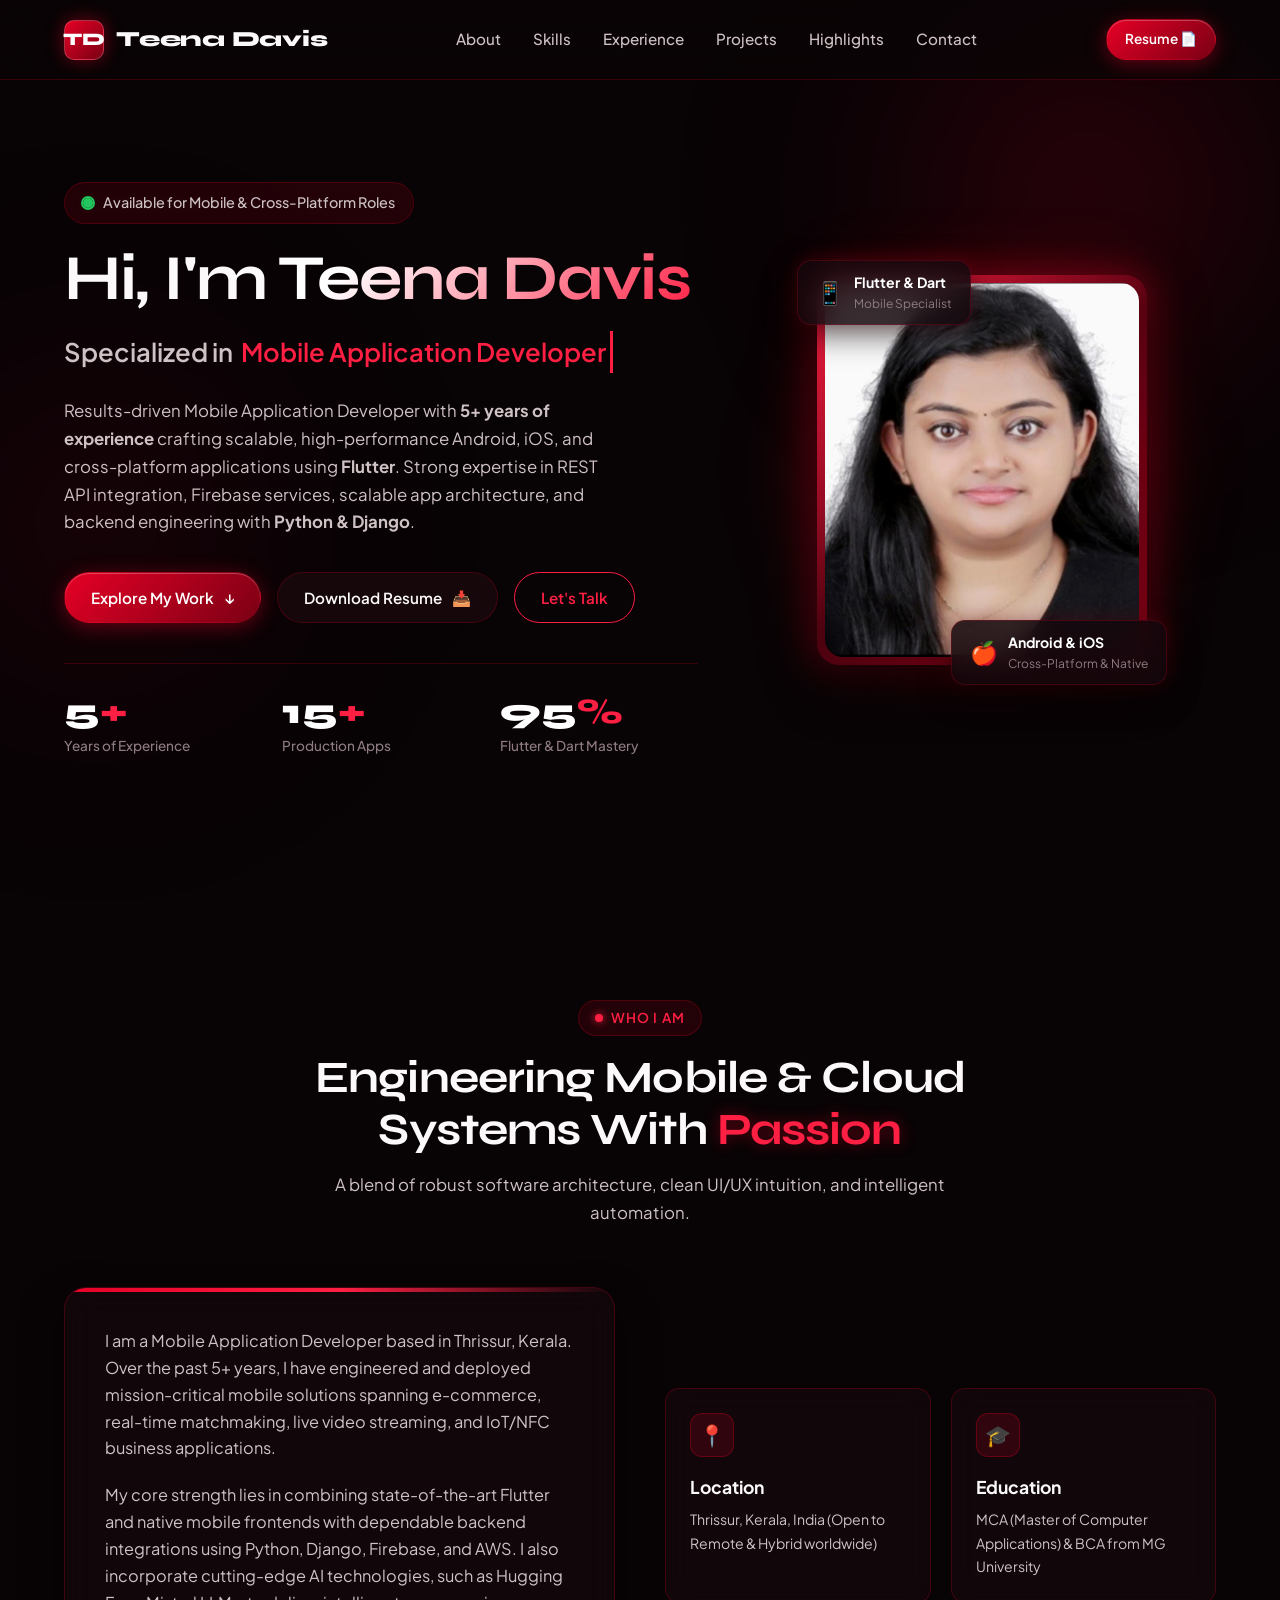
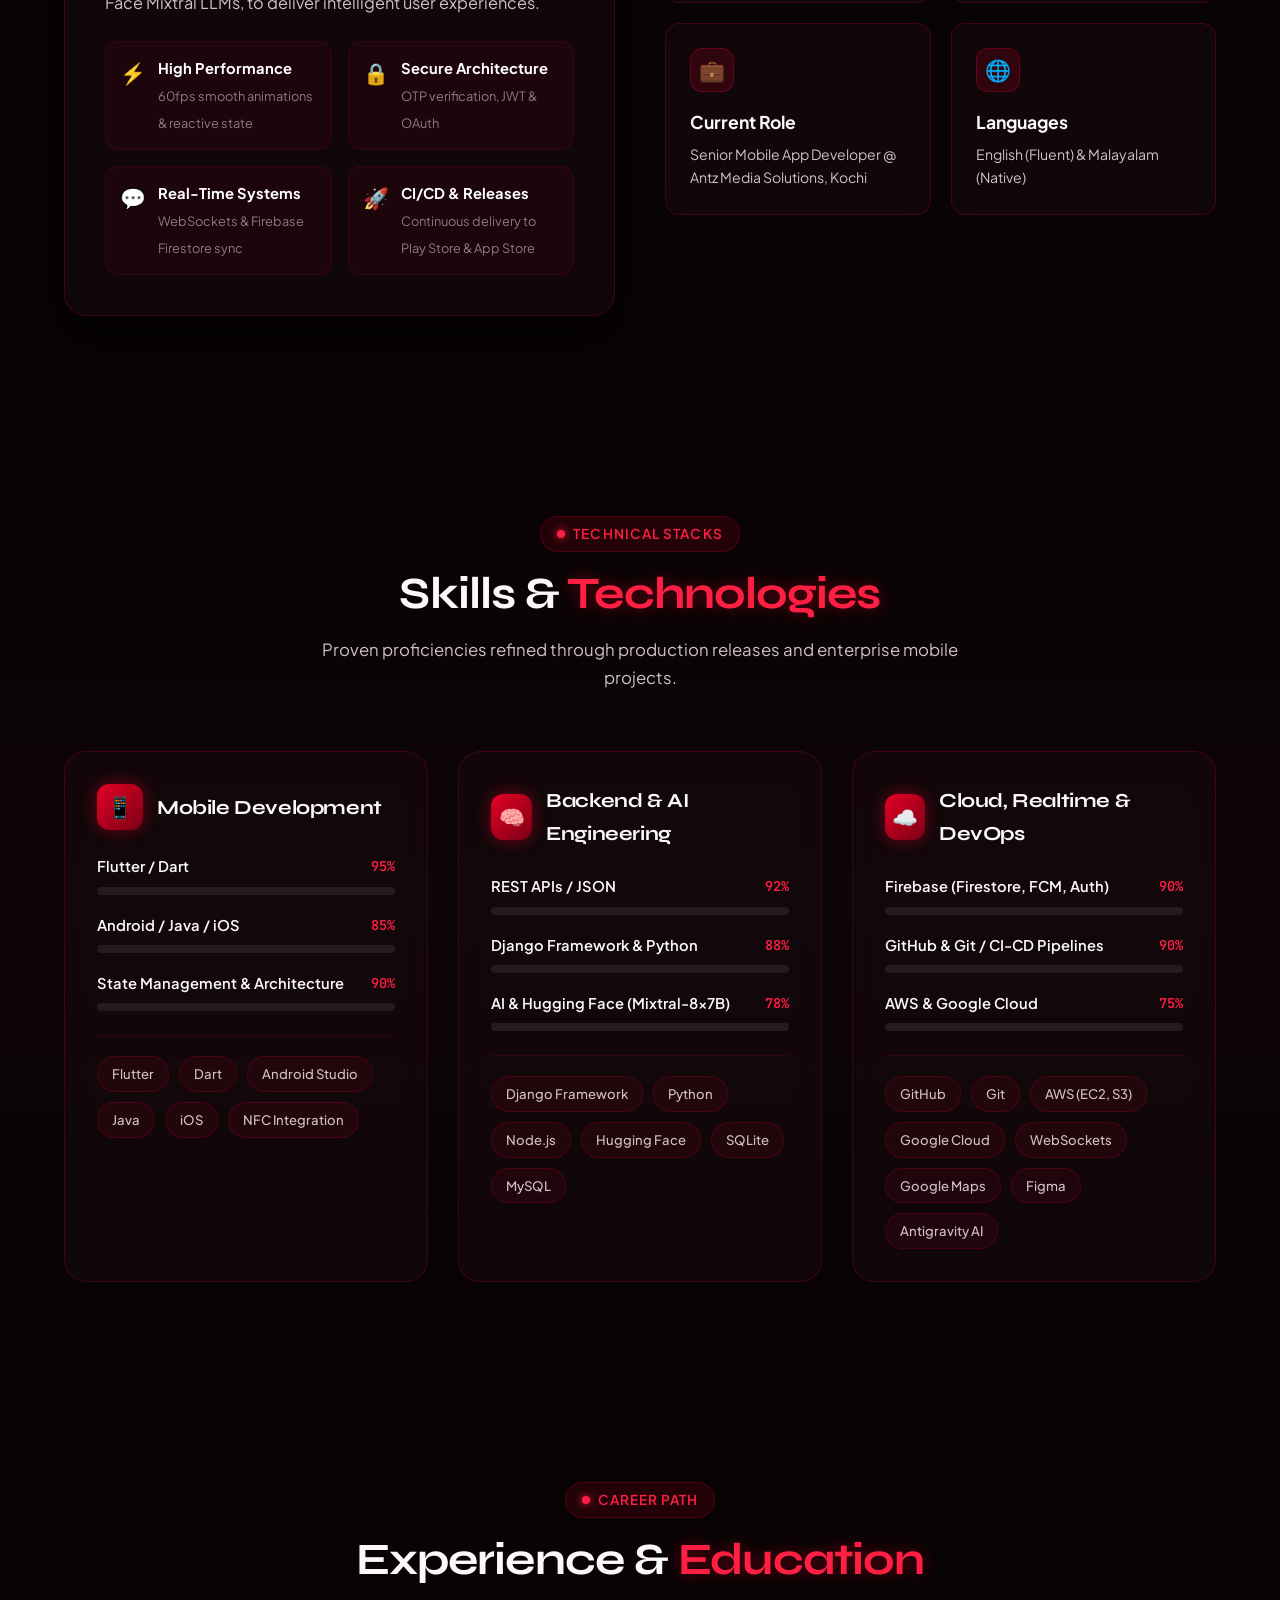
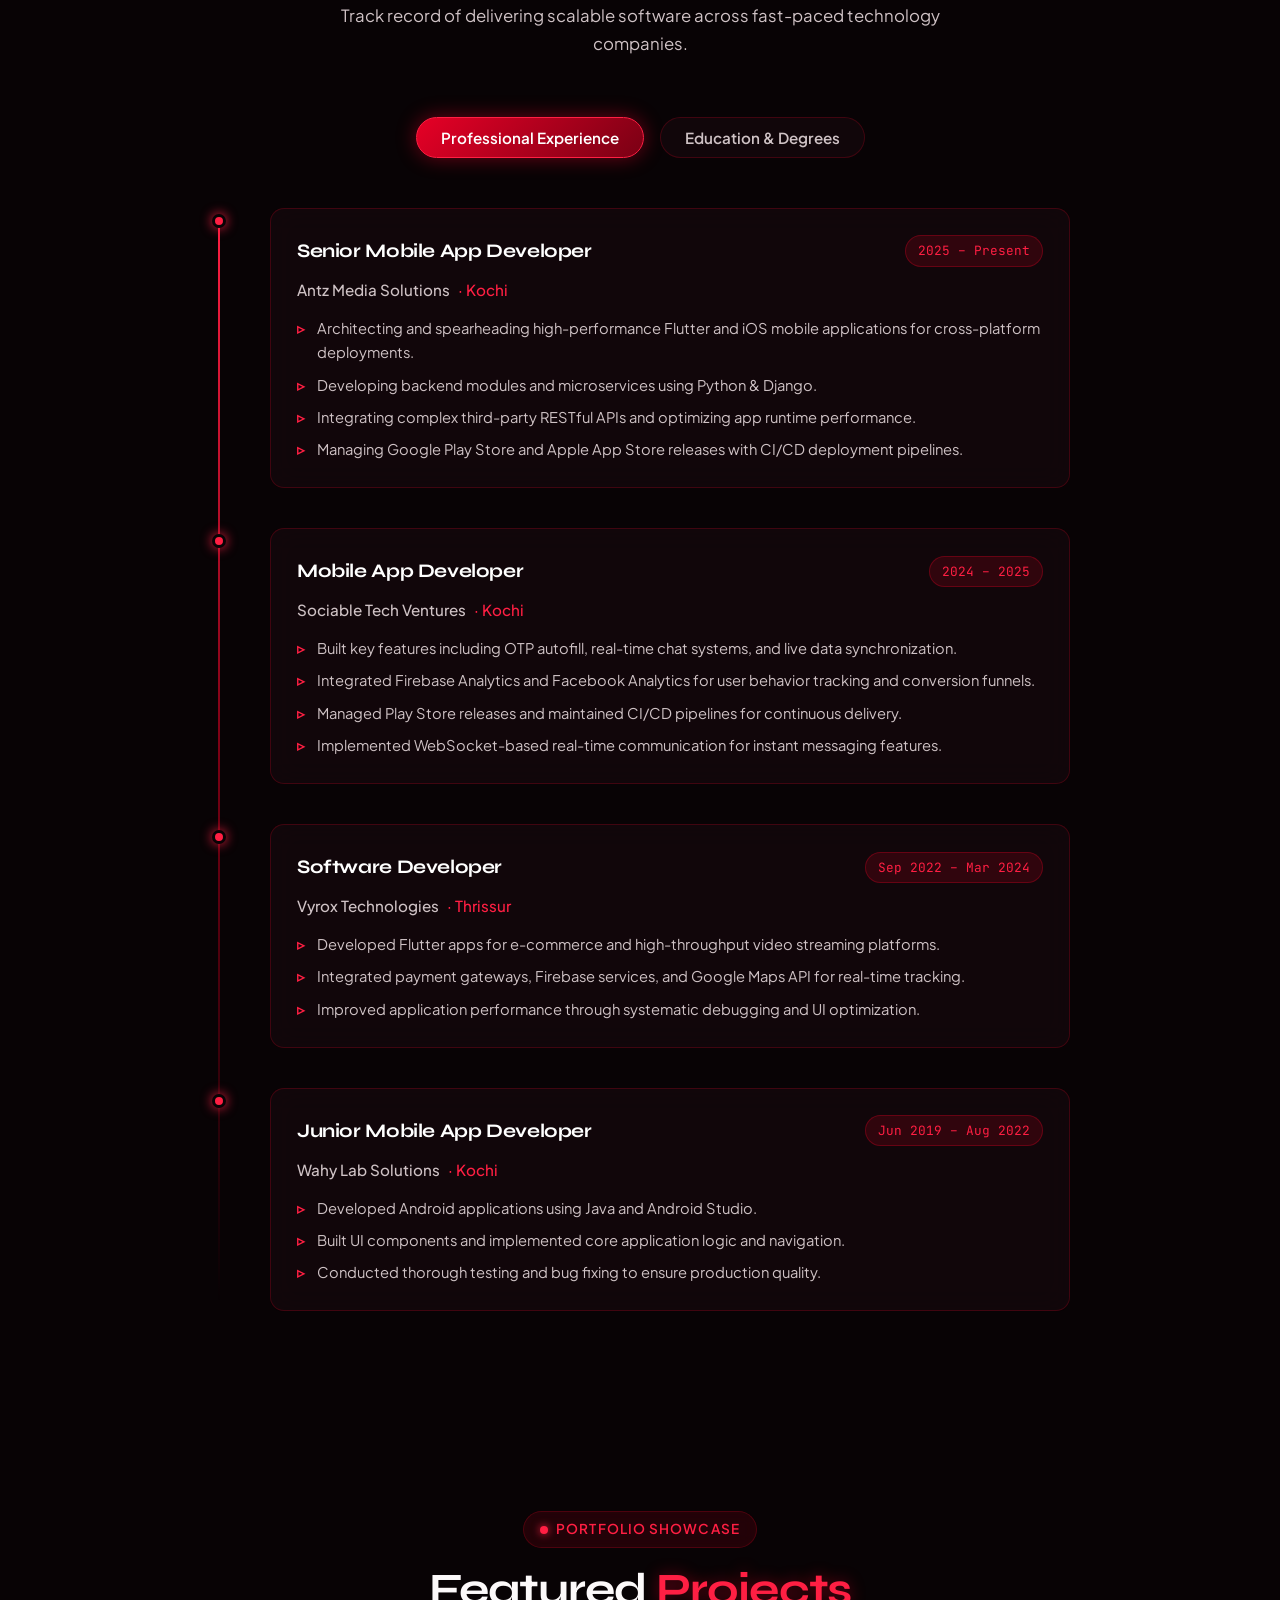
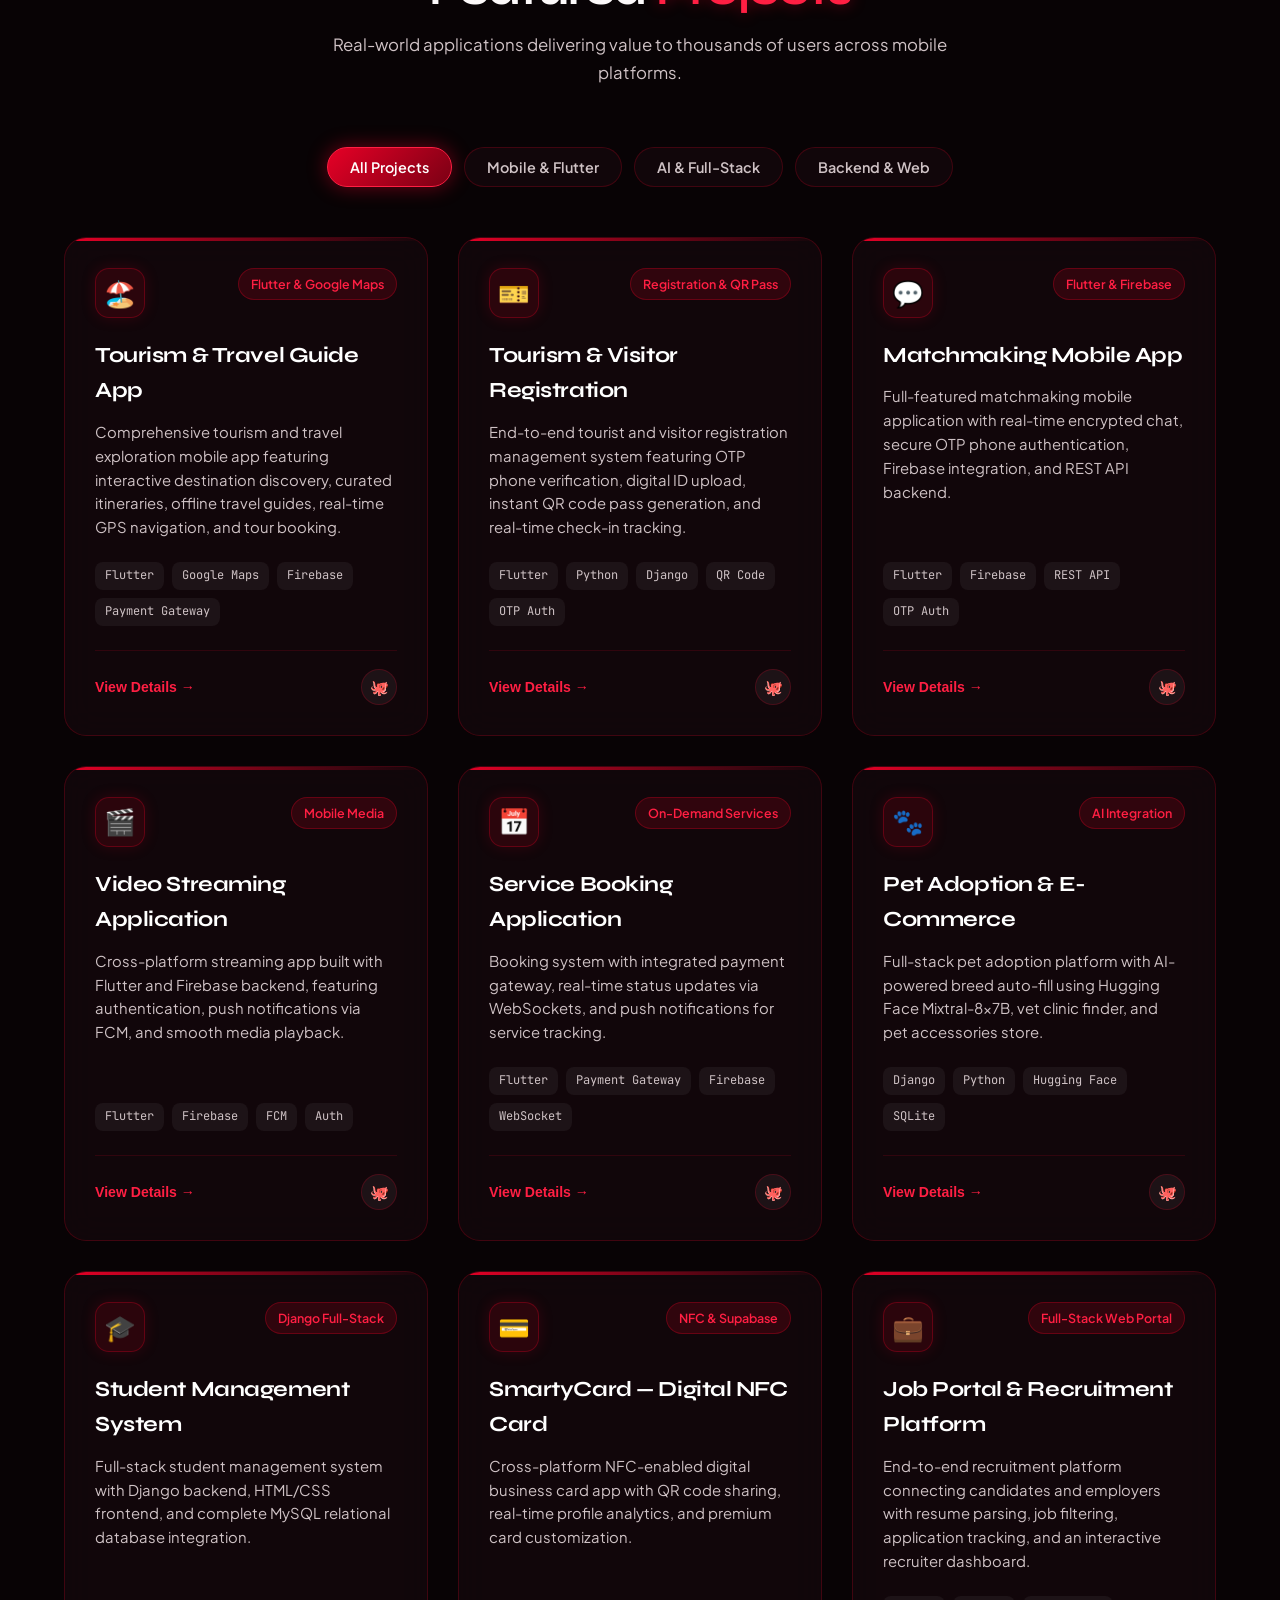
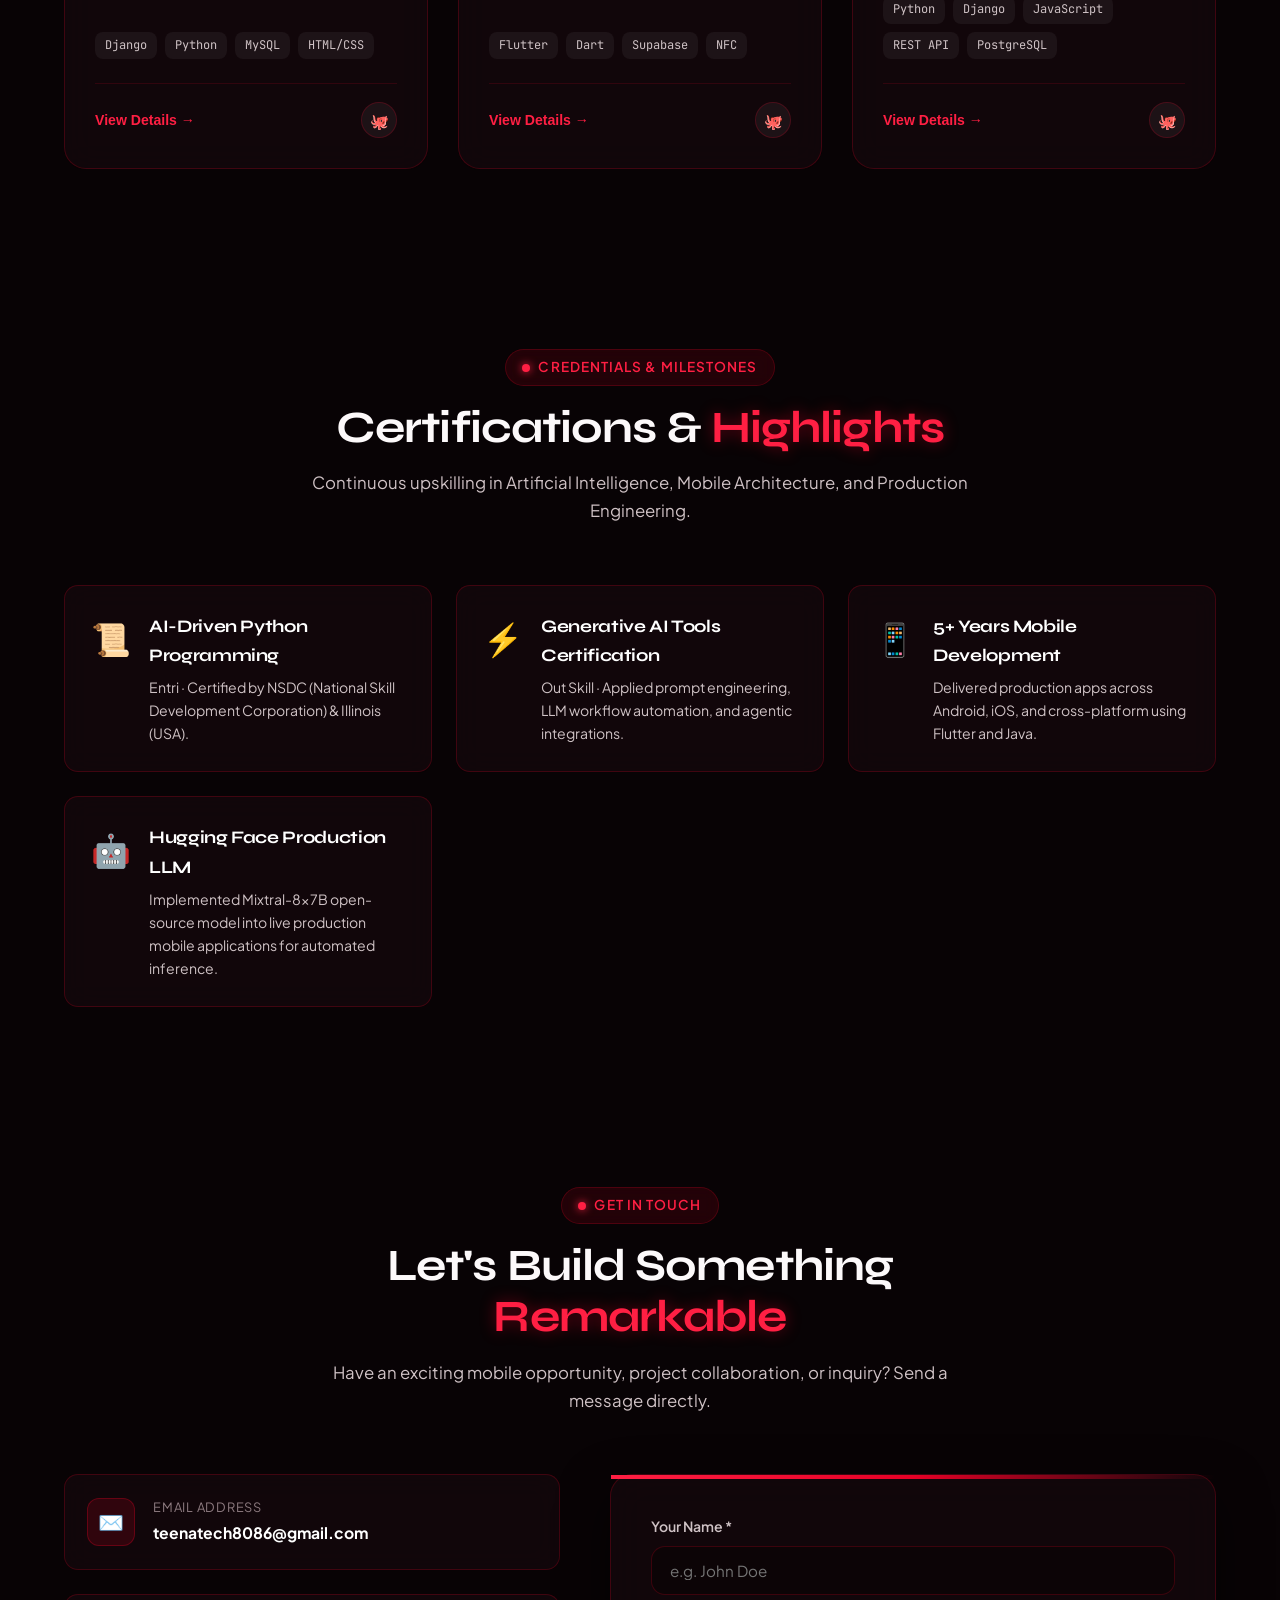
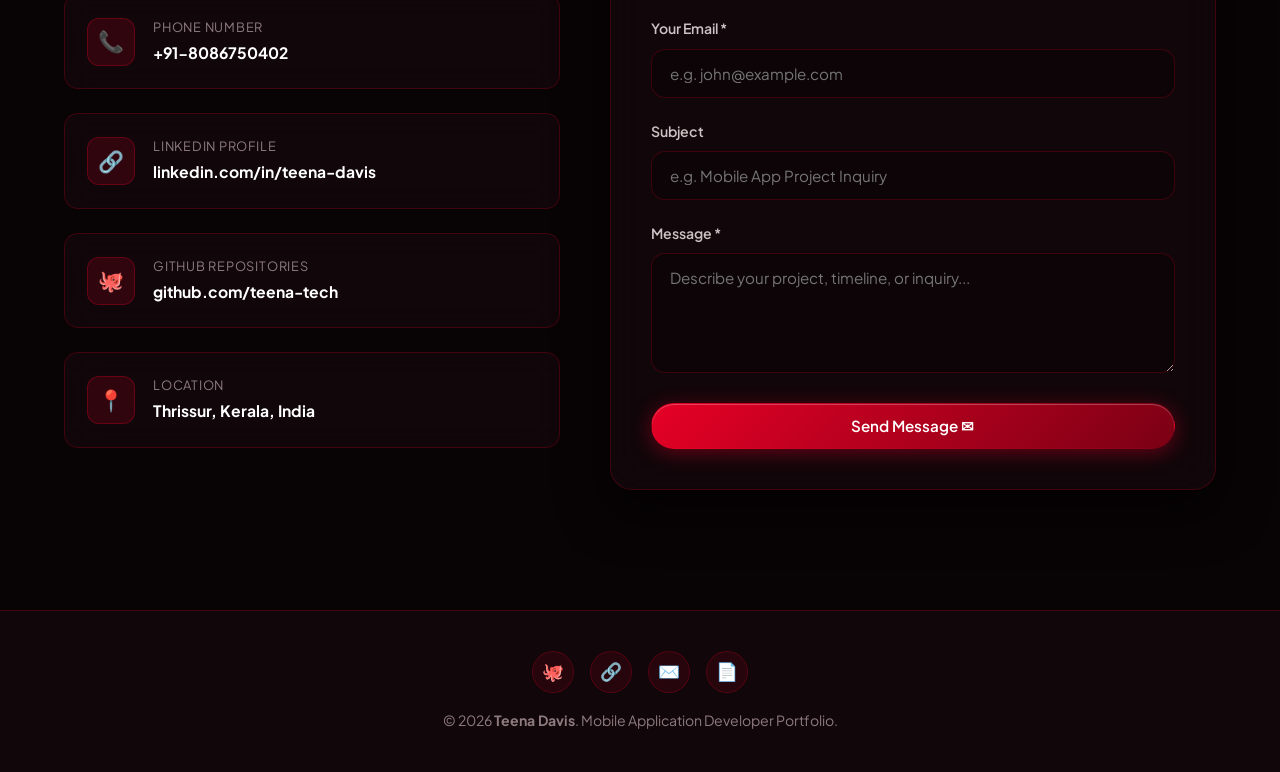
==== commit 9b1082fa: "Add live portfolio link to resume and update PDF files" ====
--- a/index.html
+++ b/index.html
@@ -49,7 +49,7 @@
       </nav>
 
       <div class="nav-actions">
-        <a href="static/Teena_Davis_Resume.pdf" class="btn btn-primary btn-sm" id="nav-resume-btn" download="Teena_Davis_Resume.pdf" target="_blank">
+        <a href="static/Teena_Davis_Developer_Resume.pdf" class="btn btn-primary btn-sm" id="nav-resume-btn" download="Teena_Davis_Resume.pdf" target="_blank">
           <span>Resume 📄</span>
         </a>
         <button class="mobile-toggle" id="mobile-toggle-btn" aria-label="Toggle navigation">
@@ -91,7 +91,7 @@
               <span>Explore My Work</span>
               <span>↓</span>
             </a>
-            <a href="static/Teena_Davis_Resume.pdf" class="btn btn-secondary" id="hero-download-btn" download="Teena_Davis_Resume.pdf" target="_blank">
+            <a href="static/Teena_Davis_Developer_Resume.pdf" class="btn btn-secondary" id="hero-download-btn" download="Teena_Davis_Resume.pdf" target="_blank">
               <span>Download Resume</span>
               <span>📥</span>
             </a>
@@ -944,7 +944,7 @@
         <a href="https://github.com/teena-tech" target="_blank" rel="noopener noreferrer" class="social-btn" title="GitHub">🐙</a>
         <a href="https://linkedin.com/in/teena-davis" target="_blank" rel="noopener noreferrer" class="social-btn" title="LinkedIn">🔗</a>
         <a href="mailto:teenatech8086@gmail.com" class="social-btn" title="Email">✉️</a>
-        <a href="static/Teena_Davis_Resume.pdf" class="social-btn" title="Download Resume" download="Teena_Davis_Resume.pdf" target="_blank">📄</a>
+        <a href="static/Teena_Davis_Developer_Resume.pdf" class="social-btn" title="Download Resume" download="Teena_Davis_Resume.pdf" target="_blank">📄</a>
       </div>
       <p class="footer-copyright">
         &copy; 2026 <strong>Teena Davis</strong>. Mobile Application Developer Portfolio.
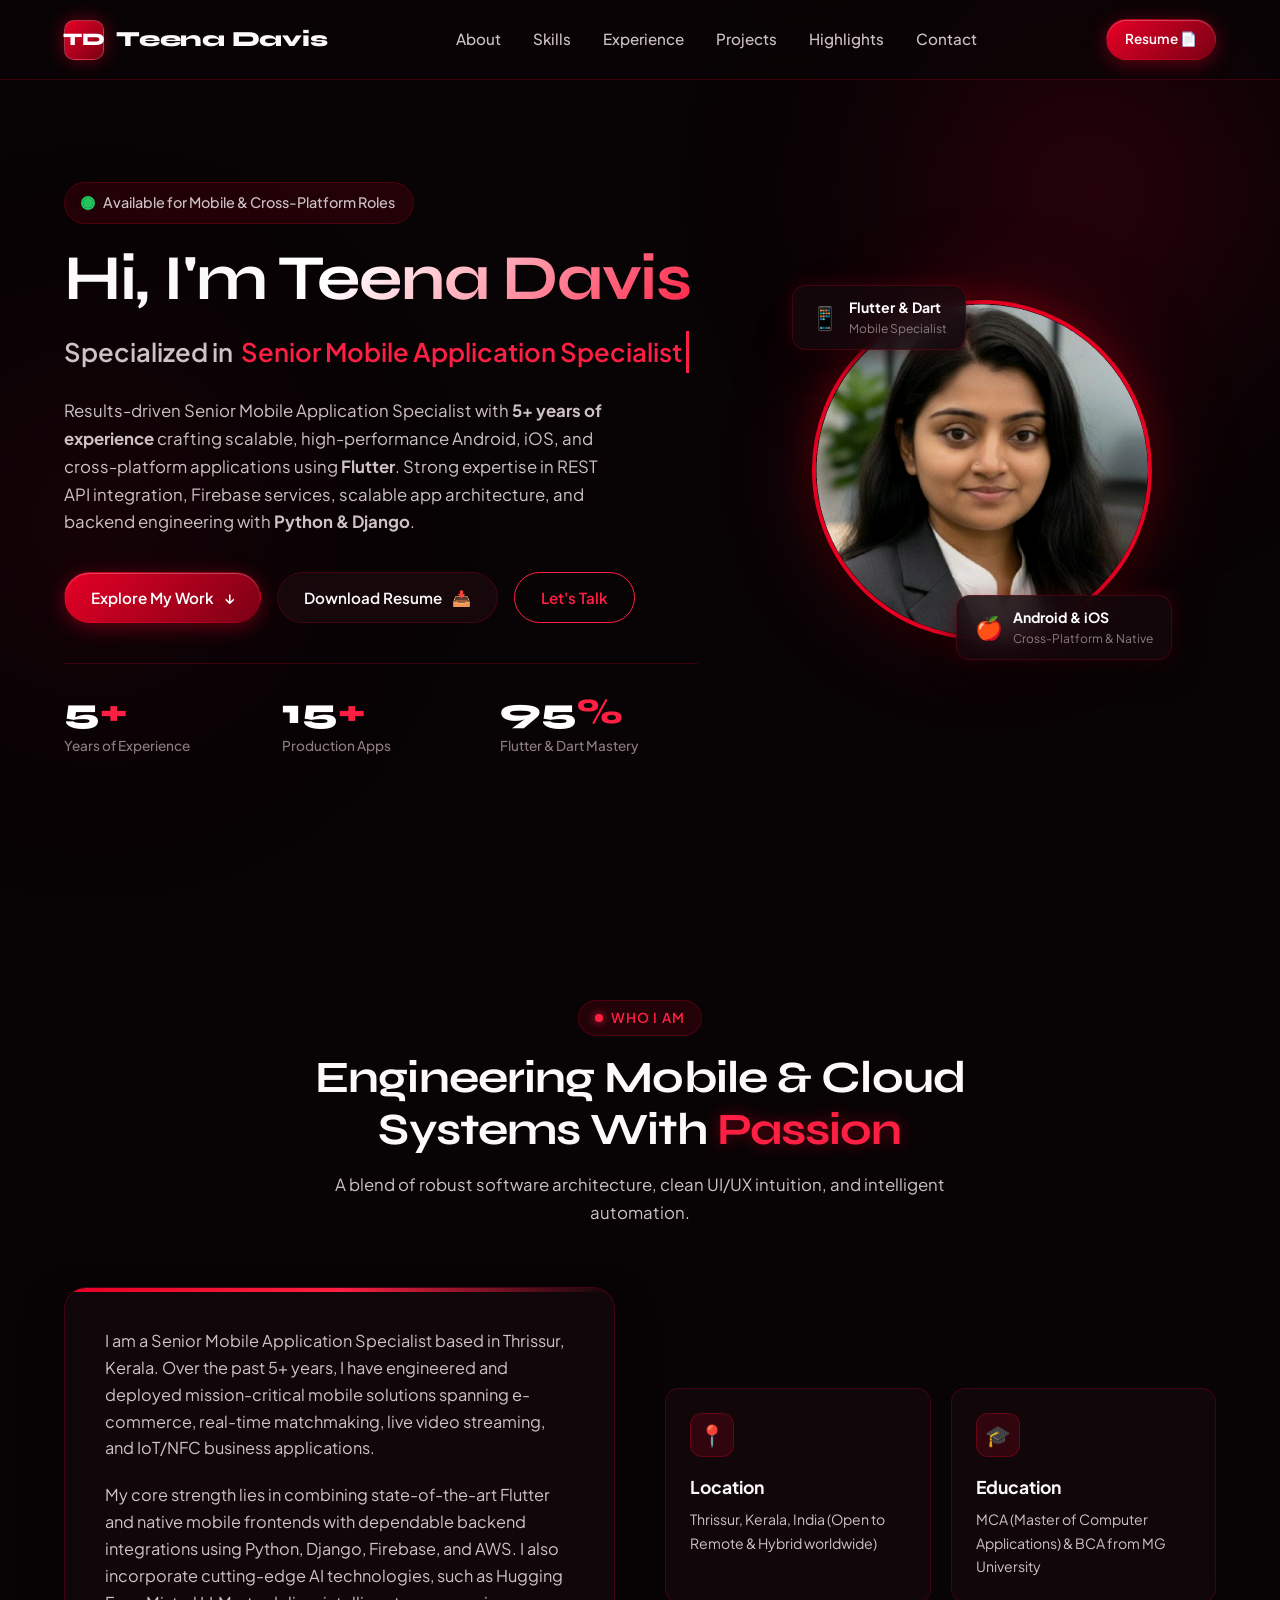
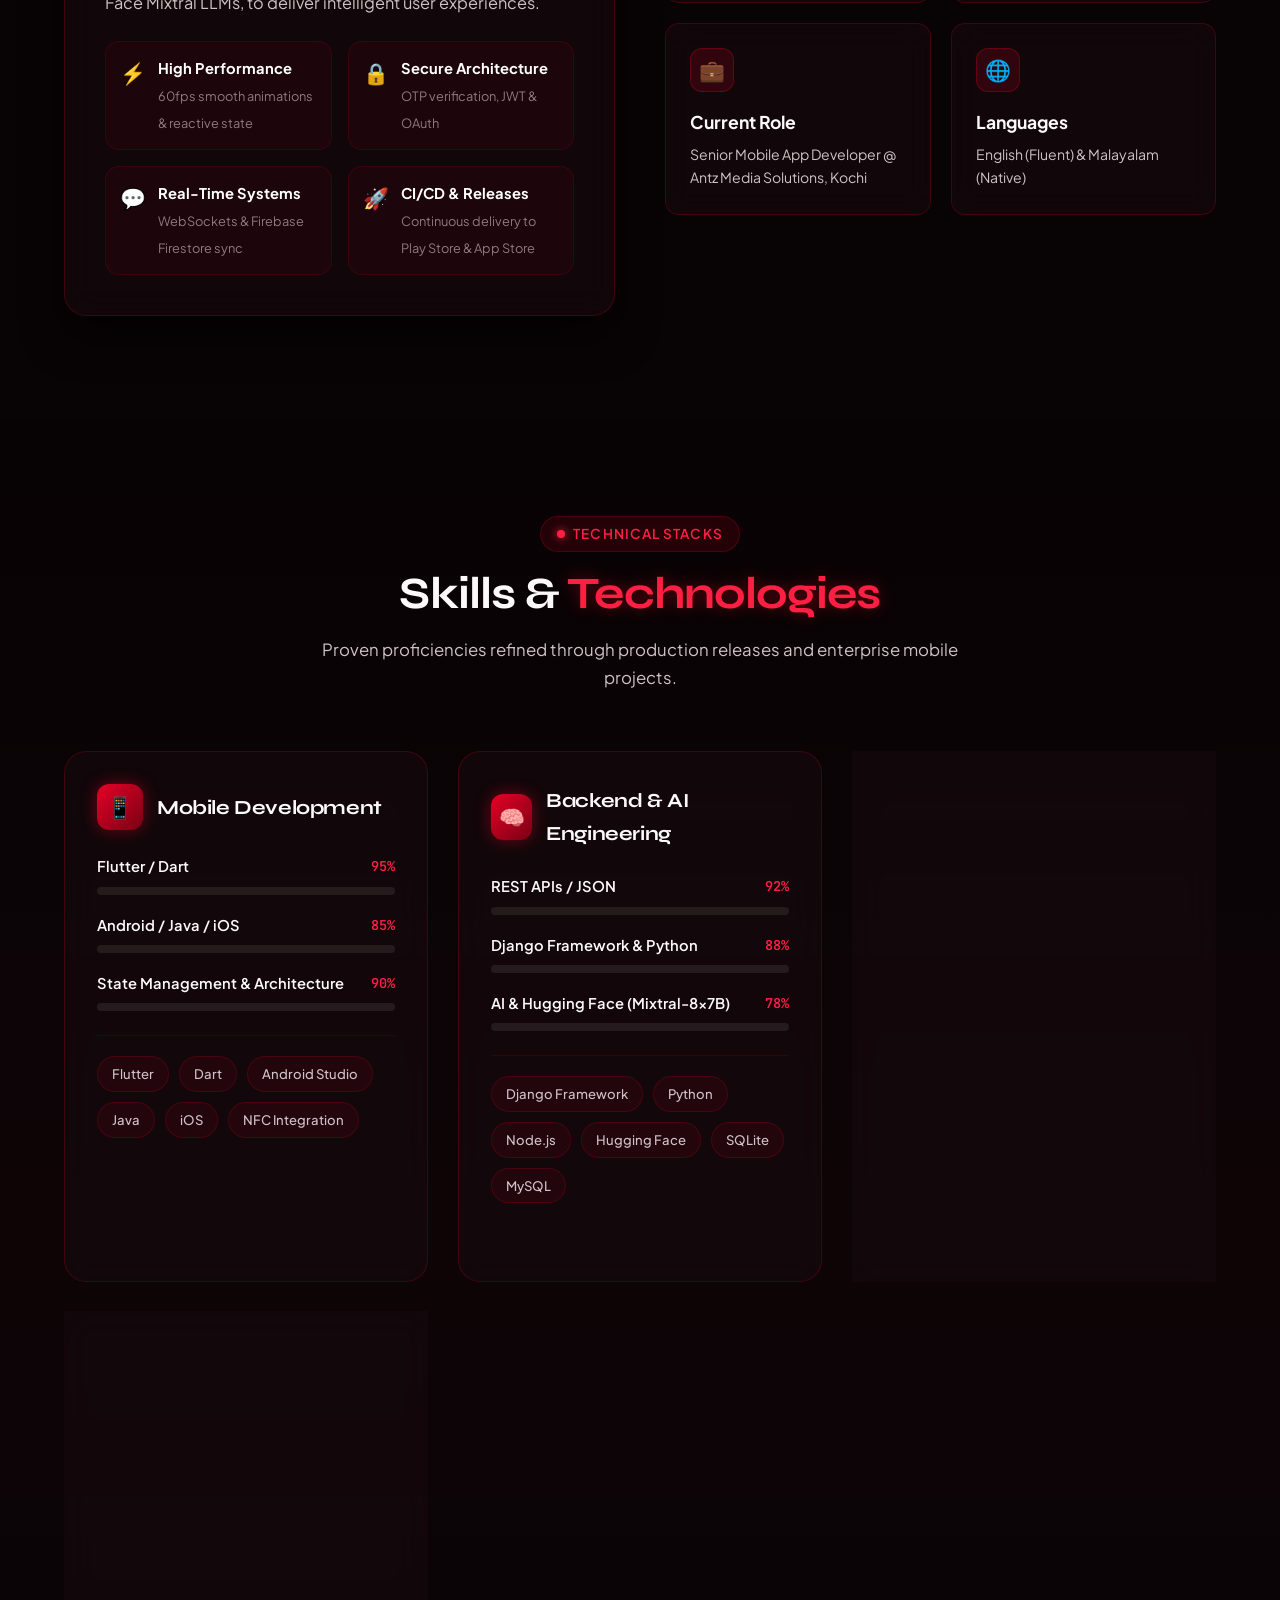
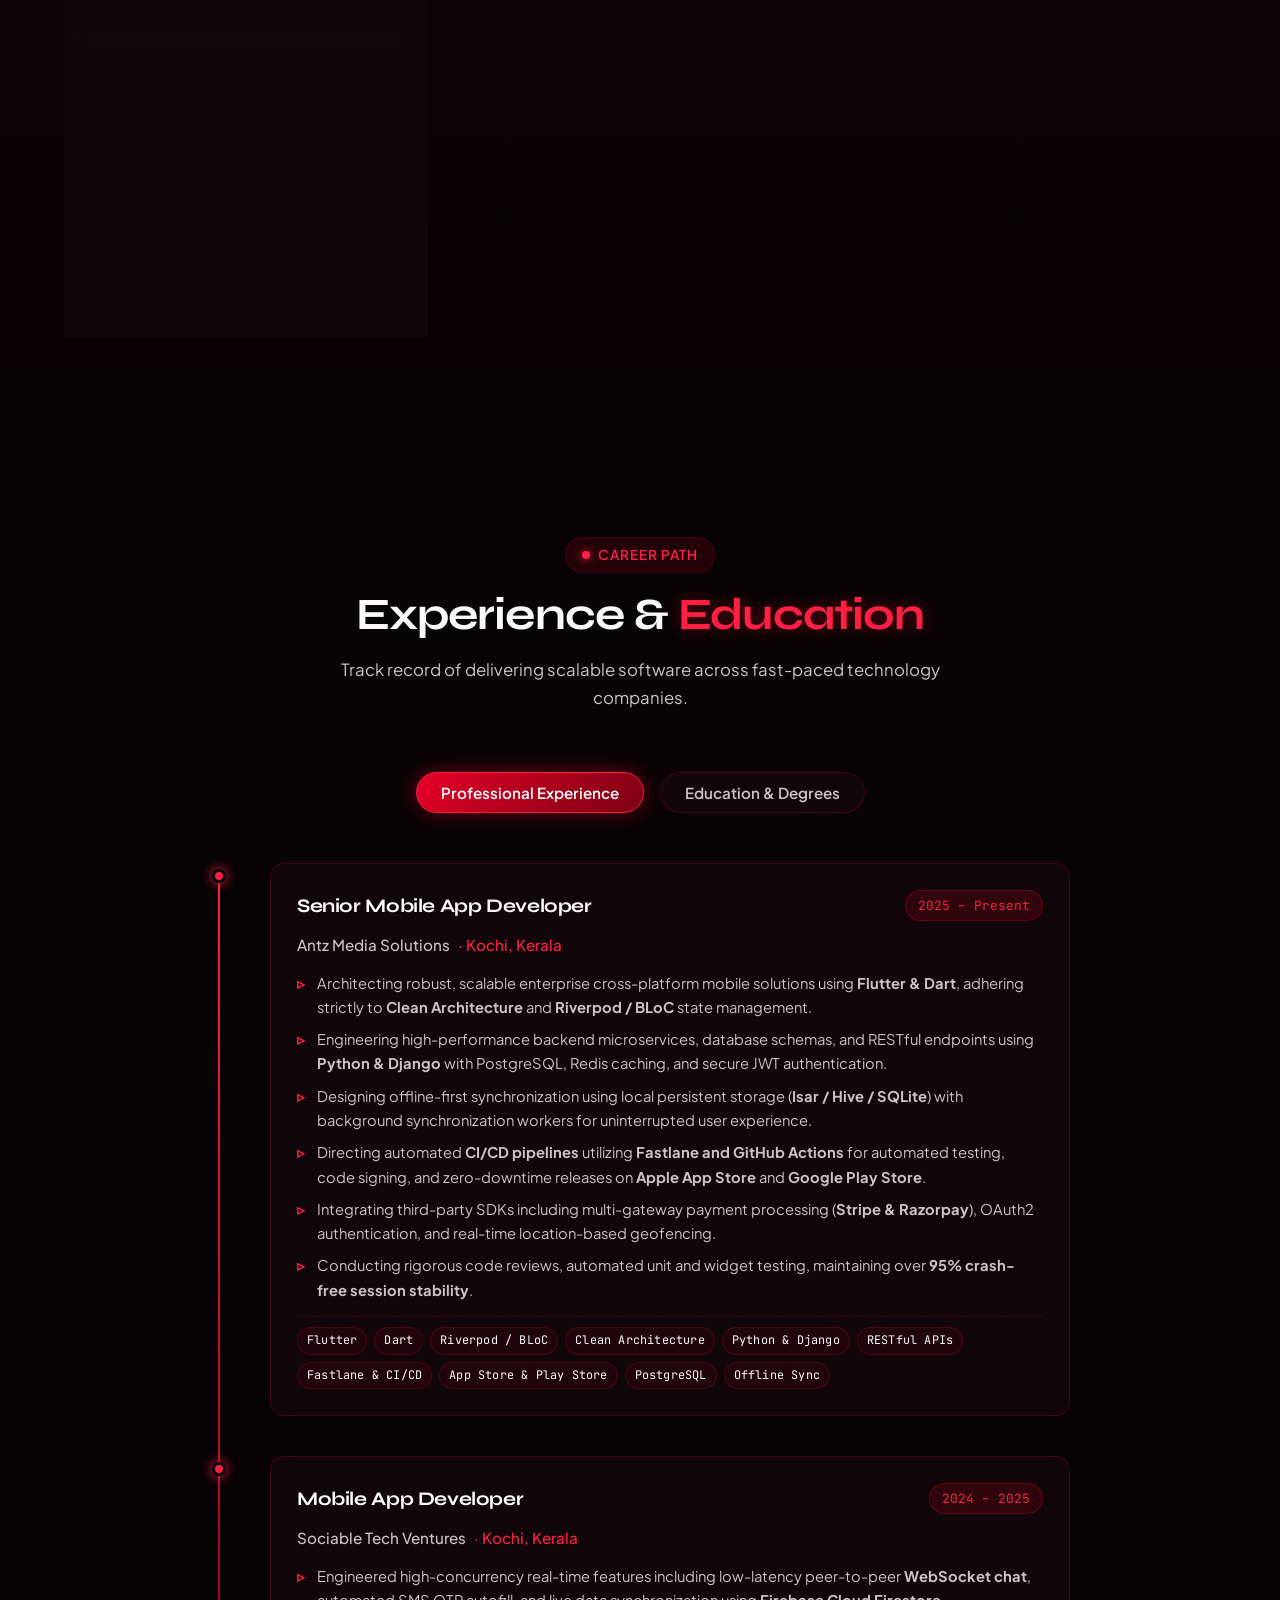
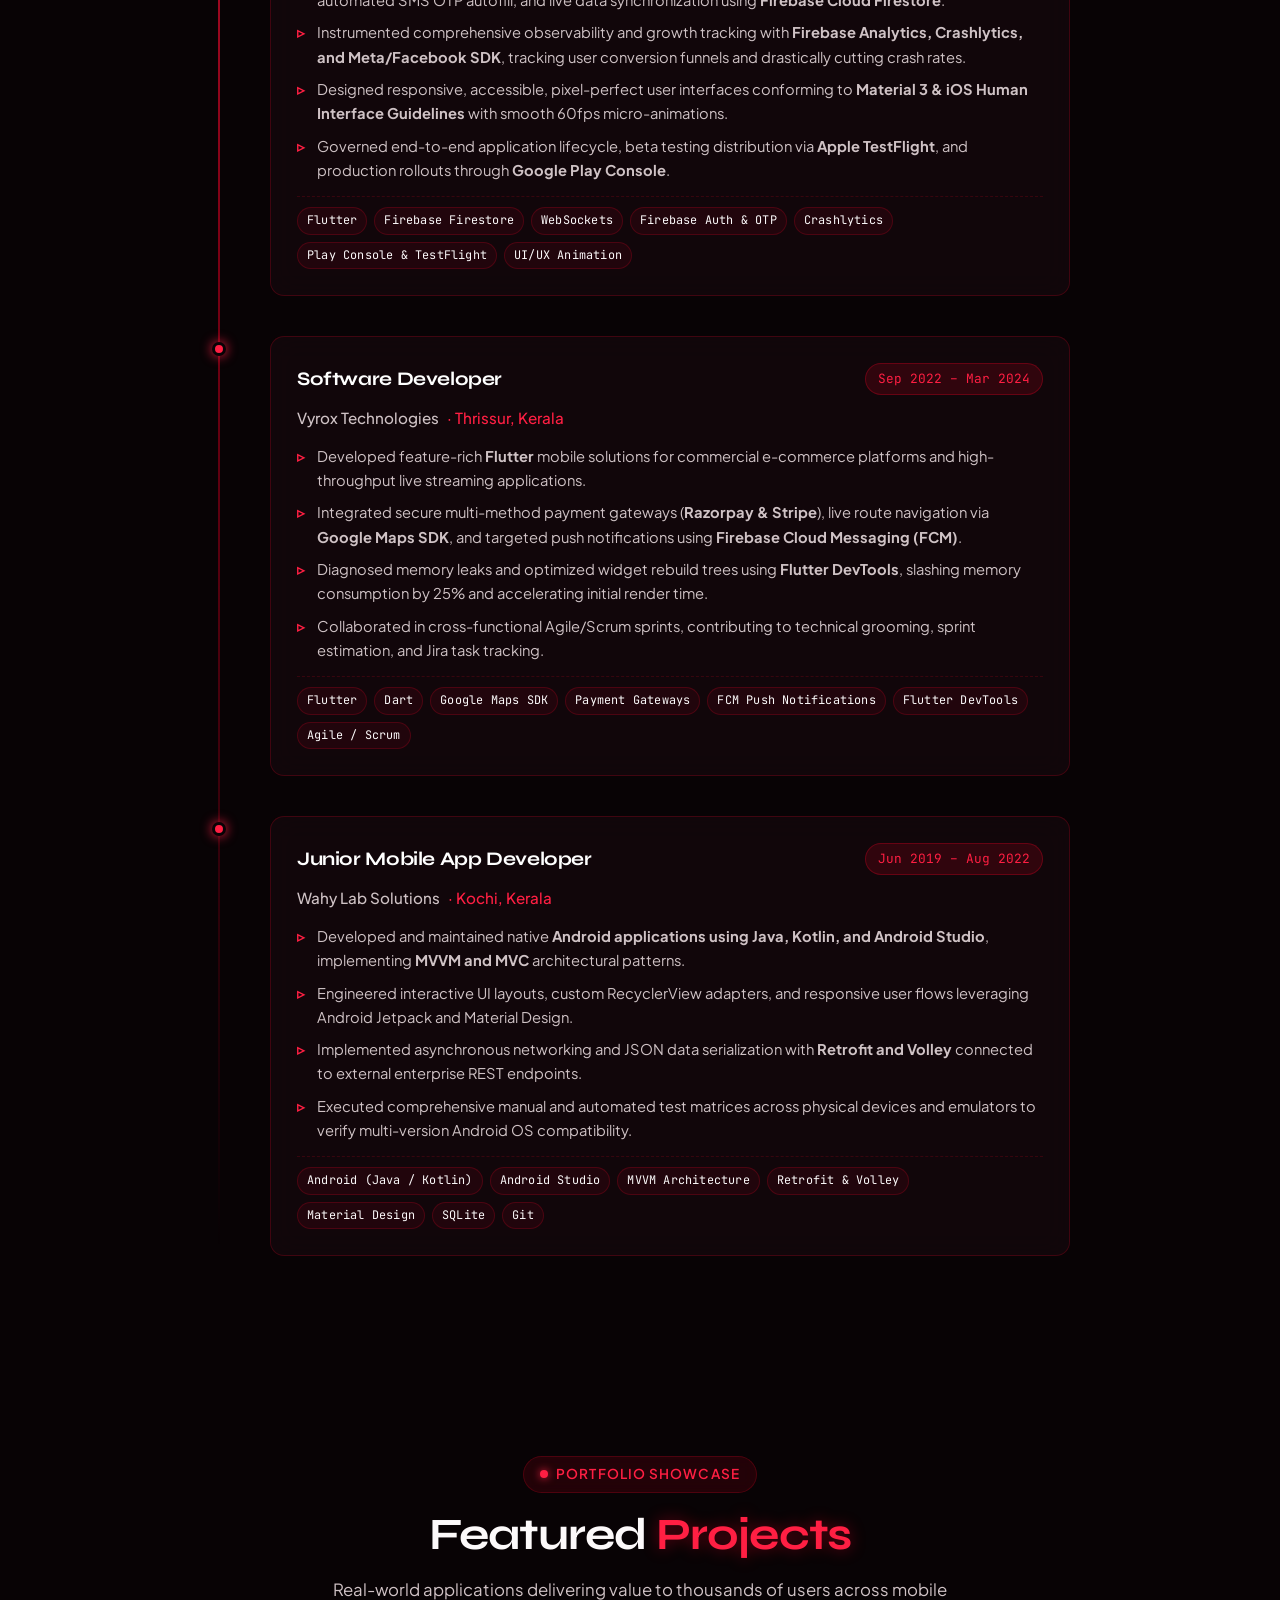
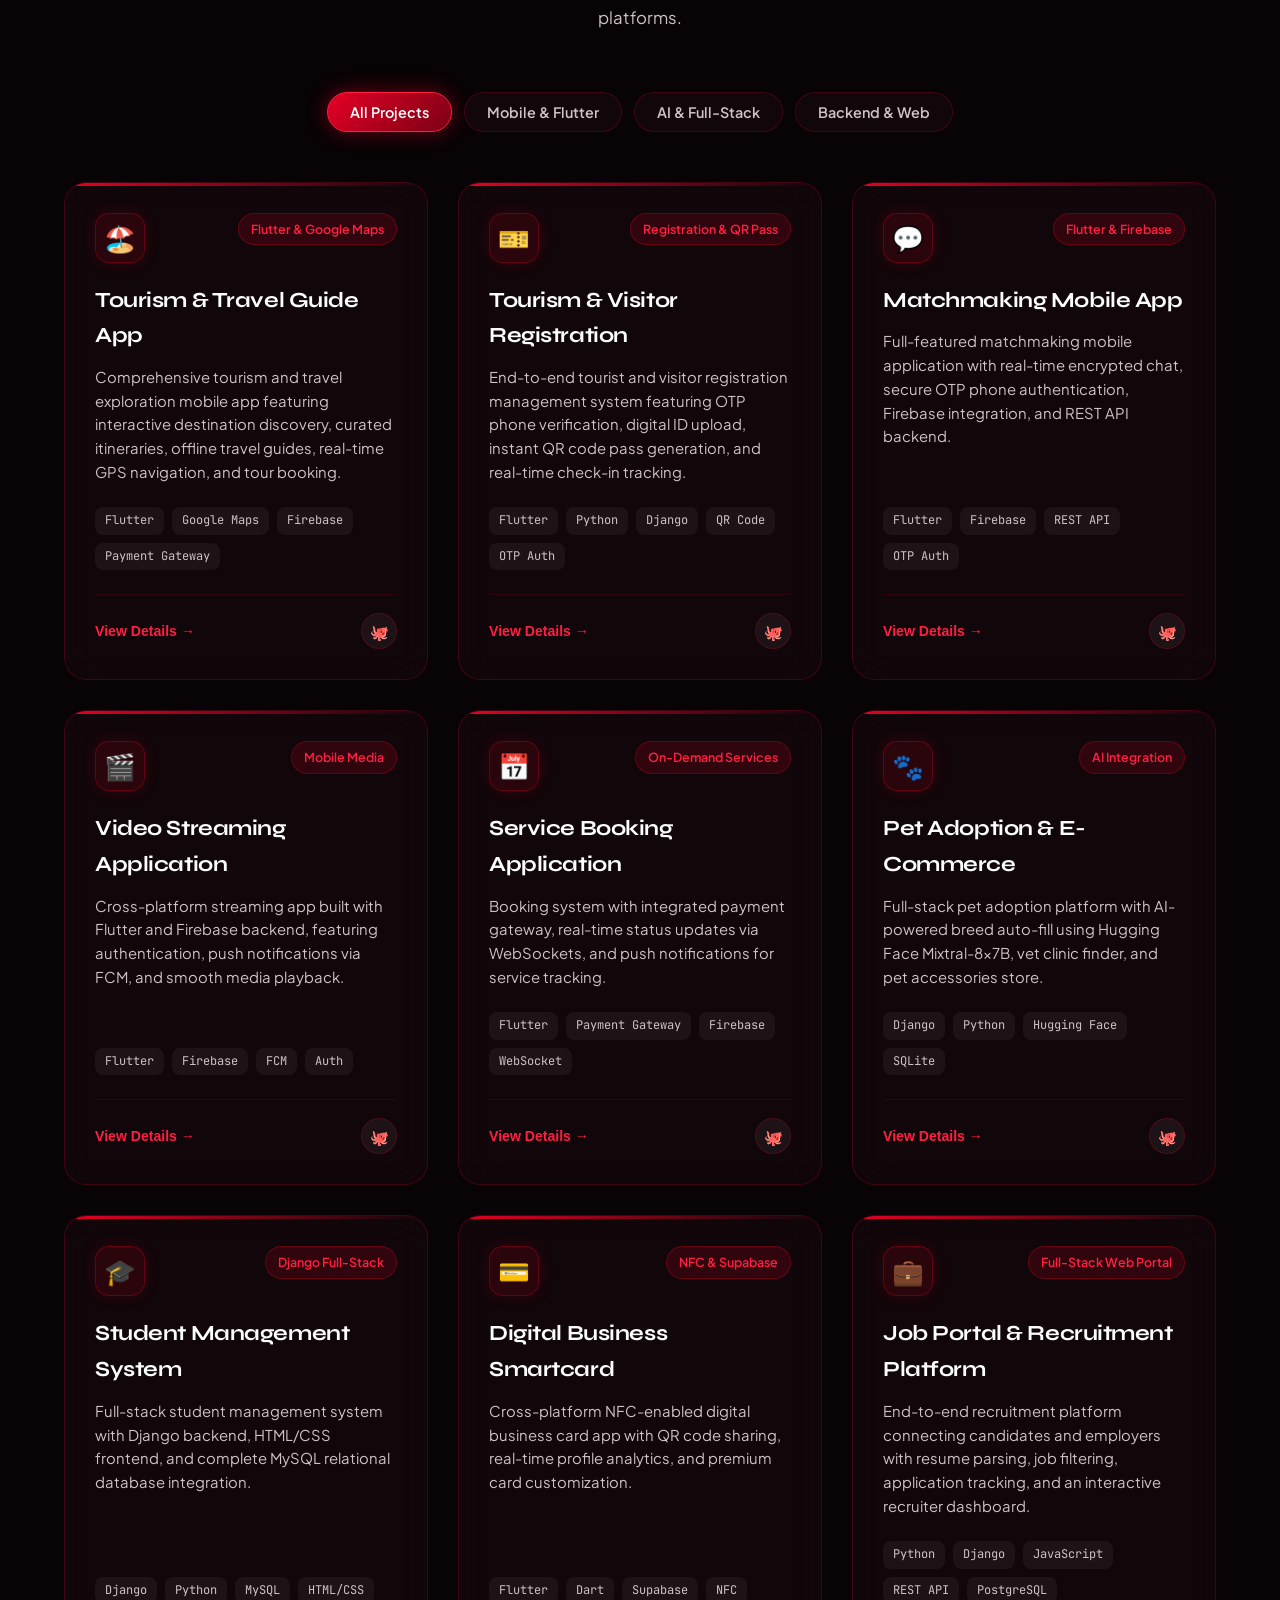
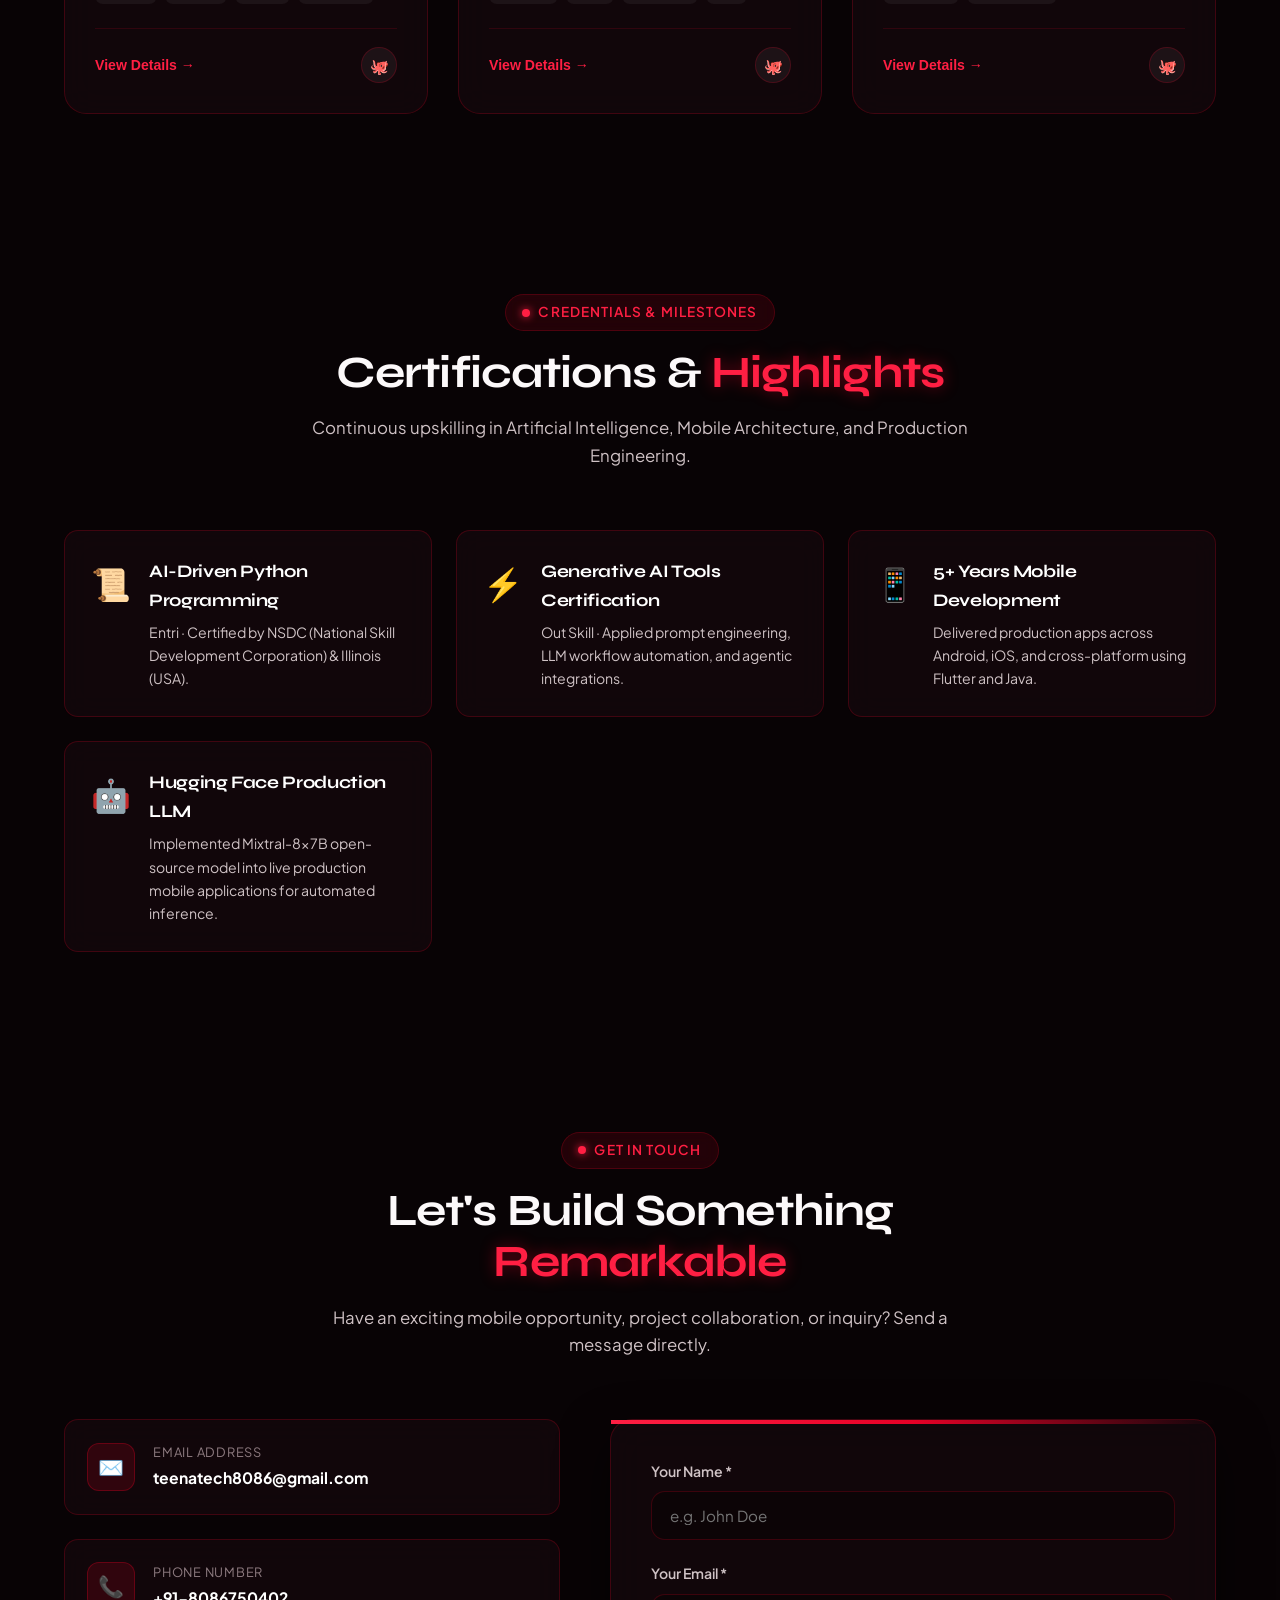
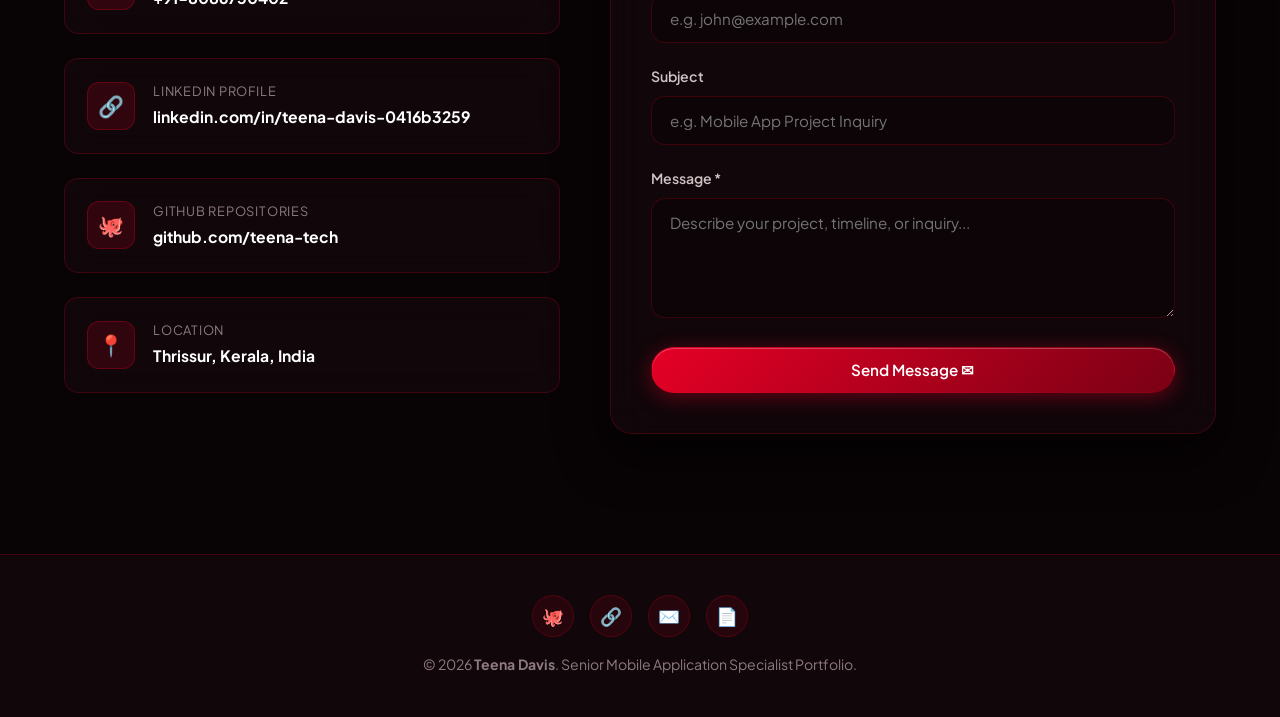
==== commit 4f0b6b14: "Update profile picture, LinkedIn link, skills, and project details" ====
--- a/index.html
+++ b/index.html
@@ -10,7 +10,7 @@
   <meta property="og:description" content="5+ Years building high-performance Flutter, Android, iOS, and AI-integrated mobile solutions.">
   <meta property="og:type" content="website">
   
-  <title>Teena Davis | Mobile Application Developer</title>
+  <title>Teena Davis | Senior Mobile Application Specialist</title>
   
   <!-- Favicon -->
   <link rel="icon" type="image/jpeg" href="static/images/profile.jpeg">
@@ -49,7 +49,7 @@
       </nav>
 
       <div class="nav-actions">
-        <a href="static/Teena_Davis_Developer_Resume.pdf" class="btn btn-primary btn-sm" id="nav-resume-btn" download="Teena_Davis_Resume.pdf" target="_blank">
+        <a href="static/TeenaDavis_Senior mobile appp developer_specialist.pdf" class="btn btn-primary btn-sm" id="nav-resume-btn" download="Teena_Davis_Resume.pdf" target="_blank">
           <span>Resume 📄</span>
         </a>
         <button class="mobile-toggle" id="mobile-toggle-btn" aria-label="Toggle navigation">
@@ -79,11 +79,11 @@
 
           <div class="hero-subtitle-container">
             <span>Specialized in</span>
-            <span class="typewriter-text" id="typewriter">Mobile Application Developer</span>
+            <span class="typewriter-text" id="typewriter">Senior Mobile Application Specialist</span>
           </div>
 
           <p class="hero-description">
-            Results-driven Mobile Application Developer with <strong>5+ years of experience</strong> crafting scalable, high-performance Android, iOS, and cross-platform applications using <strong>Flutter</strong>. Strong expertise in REST API integration, Firebase services, scalable app architecture, and backend engineering with <strong>Python & Django</strong>.
+            Results-driven Senior Mobile Application Specialist with <strong>5+ years of experience</strong> crafting scalable, high-performance Android, iOS, and cross-platform applications using <strong>Flutter</strong>. Strong expertise in REST API integration, Firebase services, scalable app architecture, and backend engineering with <strong>Python & Django</strong>.
           </p>
 
           <div class="hero-ctas">
@@ -91,7 +91,7 @@
               <span>Explore My Work</span>
               <span>↓</span>
             </a>
-            <a href="static/Teena_Davis_Developer_Resume.pdf" class="btn btn-secondary" id="hero-download-btn" download="Teena_Davis_Resume.pdf" target="_blank">
+            <a href="static/TeenaDavis_Senior mobile appp developer_specialist.pdf" class="btn btn-secondary" id="hero-download-btn" download="Teena_Davis_Resume.pdf" target="_blank">
               <span>Download Resume</span>
               <span>📥</span>
             </a>
@@ -119,7 +119,7 @@
         <div class="hero-image-wrapper">
           <div class="hero-halo"></div>
           <div class="hero-card-frame">
-            <img src="static/images/profile.jpeg" alt="Teena Davis - Mobile Application Developer" class="hero-image">
+            <img src="static/images/profile.jpeg" alt="Teena Davis - Senior Mobile Application Specialist" class="hero-image">
             
             <!-- Floating Tech Badges -->
             <div class="floating-badge badge-top">
@@ -157,7 +157,7 @@
       <div class="about-grid">
         <div class="about-card">
           <p>
-            I am a Mobile Application Developer based in Thrissur, Kerala. Over the past 5+ years, I have engineered and deployed mission-critical mobile solutions spanning e-commerce, real-time matchmaking, live video streaming, and IoT/NFC business applications.
+            I am a Senior Mobile Application Specialist based in Thrissur, Kerala. Over the past 5+ years, I have engineered and deployed mission-critical mobile solutions spanning e-commerce, real-time matchmaking, live video streaming, and IoT/NFC business applications.
           </p>
           <p>
             My core strength lies in combining state-of-the-art Flutter and native mobile frontends with dependable backend integrations using Python, Django, Firebase, and AWS. I also incorporate cutting-edge AI technologies, such as Hugging Face Mixtral LLMs, to deliver intelligent user experiences.
@@ -379,9 +379,60 @@
             <span class="tool-tag">AWS (EC2, S3)</span>
             <span class="tool-tag">Google Cloud</span>
             <span class="tool-tag">WebSockets</span>
-            <span class="tool-tag">Google Maps</span>
+            <span class="tool-tag">CI/CD Pipelines</span>
+            <span class="tool-tag">Fastlane</span>
             <span class="tool-tag">Figma</span>
-            <span class="tool-tag">Antigravity AI</span>
+          </div>
+        </div>
+
+        <!-- Card 4: Analytics & Integrations -->
+        <div class="skill-category-card">
+          <div class="category-header">
+            <div class="category-icon">📊</div>
+            <h3 class="category-title">Analytics & Integrations</h3>
+          </div>
+
+          <div class="skill-items">
+            <div class="skill-item">
+              <div class="skill-item-header">
+                <span>Firebase Analytics & Facebook Analytics</span>
+                <span class="skill-percentage">92%</span>
+              </div>
+              <div class="skill-progress-bar">
+                <div class="skill-fill" data-width="92%"></div>
+              </div>
+            </div>
+
+            <div class="skill-item">
+              <div class="skill-item-header">
+                <span>Payment Integration (Razorpay, Stripe)</span>
+                <span class="skill-percentage">90%</span>
+              </div>
+              <div class="skill-progress-bar">
+                <div class="skill-fill" data-width="90%"></div>
+              </div>
+            </div>
+
+            <div class="skill-item">
+              <div class="skill-item-header">
+                <span>Google Maps Integration & Live GPS</span>
+                <span class="skill-percentage">94%</span>
+              </div>
+              <div class="skill-progress-bar">
+                <div class="skill-fill" data-width="94%"></div>
+              </div>
+            </div>
+          </div>
+
+          <div class="tools-tags-container">
+            <span class="tool-tag">Firebase Analytics</span>
+            <span class="tool-tag">Facebook Analytics</span>
+            <span class="tool-tag">Payment Integration</span>
+            <span class="tool-tag">Razorpay</span>
+            <span class="tool-tag">Stripe</span>
+            <span class="tool-tag">Google Maps Integration</span>
+            <span class="tool-tag">GPS Navigation</span>
+            <span class="tool-tag">In-App Purchases</span>
           </div>
         </div>
       </div>
@@ -414,13 +465,27 @@
               <h3 class="timeline-role">Senior Mobile App Developer</h3>
               <span class="timeline-period">2025 – Present</span>
             </div>
-            <div class="timeline-company">Antz Media Solutions <span>· Kochi</span></div>
+            <div class="timeline-company">Antz Media Solutions <span>· Kochi, Kerala</span></div>
             <ul class="timeline-bullets">
-              <li>Architecting and spearheading high-performance Flutter and iOS mobile applications for cross-platform deployments.</li>
-              <li>Developing backend modules and microservices using Python & Django.</li>
-              <li>Integrating complex third-party RESTful APIs and optimizing app runtime performance.</li>
-              <li>Managing Google Play Store and Apple App Store releases with CI/CD deployment pipelines.</li>
+              <li>Architecting robust, scalable enterprise cross-platform mobile solutions using <strong>Flutter & Dart</strong>, adhering strictly to <strong>Clean Architecture</strong> and <strong>Riverpod / BLoC</strong> state management.</li>
+              <li>Engineering high-performance backend microservices, database schemas, and RESTful endpoints using <strong>Python & Django</strong> with PostgreSQL, Redis caching, and secure JWT authentication.</li>
+              <li>Designing offline-first synchronization using local persistent storage (<strong>Isar / Hive / SQLite</strong>) with background synchronization workers for uninterrupted user experience.</li>
+              <li>Directing automated <strong>CI/CD pipelines</strong> utilizing <strong>Fastlane and GitHub Actions</strong> for automated testing, code signing, and zero-downtime releases on <strong>Apple App Store</strong> and <strong>Google Play Store</strong>.</li>
+              <li>Integrating third-party SDKs including multi-gateway payment processing (<strong>Stripe & Razorpay</strong>), OAuth2 authentication, and real-time location-based geofencing.</li>
+              <li>Conducting rigorous code reviews, automated unit and widget testing, maintaining over <strong>95% crash-free session stability</strong>.</li>
             </ul>
+            <div class="timeline-skills">
+              <span class="timeline-skill-pill">Flutter</span>
+              <span class="timeline-skill-pill">Dart</span>
+              <span class="timeline-skill-pill">Riverpod / BLoC</span>
+              <span class="timeline-skill-pill">Clean Architecture</span>
+              <span class="timeline-skill-pill">Python & Django</span>
+              <span class="timeline-skill-pill">RESTful APIs</span>
+              <span class="timeline-skill-pill">Fastlane & CI/CD</span>
+              <span class="timeline-skill-pill">App Store & Play Store</span>
+              <span class="timeline-skill-pill">PostgreSQL</span>
+              <span class="timeline-skill-pill">Offline Sync</span>
+            </div>
           </div>
         </div>
 
@@ -432,13 +497,22 @@
               <h3 class="timeline-role">Mobile App Developer</h3>
               <span class="timeline-period">2024 – 2025</span>
             </div>
-            <div class="timeline-company">Sociable Tech Ventures <span>· Kochi</span></div>
+            <div class="timeline-company">Sociable Tech Ventures <span>· Kochi, Kerala</span></div>
             <ul class="timeline-bullets">
-              <li>Built key features including OTP autofill, real-time chat systems, and live data synchronization.</li>
-              <li>Integrated Firebase Analytics and Facebook Analytics for user behavior tracking and conversion funnels.</li>
-              <li>Managed Play Store releases and maintained CI/CD pipelines for continuous delivery.</li>
-              <li>Implemented WebSocket-based real-time communication for instant messaging features.</li>
+              <li>Engineered high-concurrency real-time features including low-latency peer-to-peer <strong>WebSocket chat</strong>, automated SMS OTP autofill, and live data synchronization using <strong>Firebase Cloud Firestore</strong>.</li>
+              <li>Instrumented comprehensive observability and growth tracking with <strong>Firebase Analytics, Crashlytics, and Meta/Facebook SDK</strong>, tracking user conversion funnels and drastically cutting crash rates.</li>
+              <li>Designed responsive, accessible, pixel-perfect user interfaces conforming to <strong>Material 3 & iOS Human Interface Guidelines</strong> with smooth 60fps micro-animations.</li>
+              <li>Governed end-to-end application lifecycle, beta testing distribution via <strong>Apple TestFlight</strong>, and production rollouts through <strong>Google Play Console</strong>.</li>
             </ul>
+            <div class="timeline-skills">
+              <span class="timeline-skill-pill">Flutter</span>
+              <span class="timeline-skill-pill">Firebase Firestore</span>
+              <span class="timeline-skill-pill">WebSockets</span>
+              <span class="timeline-skill-pill">Firebase Auth & OTP</span>
+              <span class="timeline-skill-pill">Crashlytics</span>
+              <span class="timeline-skill-pill">Play Console & TestFlight</span>
+              <span class="timeline-skill-pill">UI/UX Animation</span>
+            </div>
           </div>
         </div>
 
@@ -450,12 +524,22 @@
               <h3 class="timeline-role">Software Developer</h3>
               <span class="timeline-period">Sep 2022 – Mar 2024</span>
             </div>
-            <div class="timeline-company">Vyrox Technologies <span>· Thrissur</span></div>
+            <div class="timeline-company">Vyrox Technologies <span>· Thrissur, Kerala</span></div>
             <ul class="timeline-bullets">
-              <li>Developed Flutter apps for e-commerce and high-throughput video streaming platforms.</li>
-              <li>Integrated payment gateways, Firebase services, and Google Maps API for real-time tracking.</li>
-              <li>Improved application performance through systematic debugging and UI optimization.</li>
+              <li>Developed feature-rich <strong>Flutter</strong> mobile solutions for commercial e-commerce platforms and high-throughput live streaming applications.</li>
+              <li>Integrated secure multi-method payment gateways (<strong>Razorpay & Stripe</strong>), live route navigation via <strong>Google Maps SDK</strong>, and targeted push notifications using <strong>Firebase Cloud Messaging (FCM)</strong>.</li>
+              <li>Diagnosed memory leaks and optimized widget rebuild trees using <strong>Flutter DevTools</strong>, slashing memory consumption by 25% and accelerating initial render time.</li>
+              <li>Collaborated in cross-functional Agile/Scrum sprints, contributing to technical grooming, sprint estimation, and Jira task tracking.</li>
             </ul>
+            <div class="timeline-skills">
+              <span class="timeline-skill-pill">Flutter</span>
+              <span class="timeline-skill-pill">Dart</span>
+              <span class="timeline-skill-pill">Google Maps SDK</span>
+              <span class="timeline-skill-pill">Payment Gateways</span>
+              <span class="timeline-skill-pill">FCM Push Notifications</span>
+              <span class="timeline-skill-pill">Flutter DevTools</span>
+              <span class="timeline-skill-pill">Agile / Scrum</span>
+            </div>
           </div>
         </div>
 
@@ -467,12 +551,22 @@
               <h3 class="timeline-role">Junior Mobile App Developer</h3>
               <span class="timeline-period">Jun 2019 – Aug 2022</span>
             </div>
-            <div class="timeline-company">Wahy Lab Solutions <span>· Kochi</span></div>
+            <div class="timeline-company">Wahy Lab Solutions <span>· Kochi, Kerala</span></div>
             <ul class="timeline-bullets">
-              <li>Developed Android applications using Java and Android Studio.</li>
-              <li>Built UI components and implemented core application logic and navigation.</li>
-              <li>Conducted thorough testing and bug fixing to ensure production quality.</li>
+              <li>Developed and maintained native <strong>Android applications using Java, Kotlin, and Android Studio</strong>, implementing <strong>MVVM and MVC</strong> architectural patterns.</li>
+              <li>Engineered interactive UI layouts, custom RecyclerView adapters, and responsive user flows leveraging Android Jetpack and Material Design.</li>
+              <li>Implemented asynchronous networking and JSON data serialization with <strong>Retrofit and Volley</strong> connected to external enterprise REST endpoints.</li>
+              <li>Executed comprehensive manual and automated test matrices across physical devices and emulators to verify multi-version Android OS compatibility.</li>
             </ul>
+            <div class="timeline-skills">
+              <span class="timeline-skill-pill">Android (Java / Kotlin)</span>
+              <span class="timeline-skill-pill">Android Studio</span>
+              <span class="timeline-skill-pill">MVVM Architecture</span>
+              <span class="timeline-skill-pill">Retrofit & Volley</span>
+              <span class="timeline-skill-pill">Material Design</span>
+              <span class="timeline-skill-pill">SQLite</span>
+              <span class="timeline-skill-pill">Git</span>
+            </div>
           </div>
         </div>
       </div>
@@ -733,7 +827,7 @@
               <div class="project-icon">💳</div>
               <span class="project-badge">NFC & Supabase</span>
             </div>
-            <h3 class="project-title">SmartyCard — Digital NFC Card</h3>
+            <h3 class="project-title">Digital Business Smartcard</h3>
             <p class="project-desc">
               Cross-platform NFC-enabled digital business card app with QR code sharing, real-time profile analytics, and premium card customization.
             </p>
@@ -863,11 +957,11 @@
             </div>
           </a>
 
-          <a href="https://linkedin.com/in/teena-davis" target="_blank" rel="noopener noreferrer" class="contact-card">
+          <a href="https://www.linkedin.com/in/teena-davis-0416b3259" target="_blank" rel="noopener noreferrer" class="contact-card">
             <div class="contact-card-icon">🔗</div>
             <div class="contact-card-text">
               <span>LinkedIn Profile</span>
-              <strong>linkedin.com/in/teena-davis</strong>
+              <strong>linkedin.com/in/teena-davis-0416b3259</strong>
             </div>
           </a>
 
@@ -942,12 +1036,12 @@
     <div class="container footer-content">
       <div class="footer-socials">
         <a href="https://github.com/teena-tech" target="_blank" rel="noopener noreferrer" class="social-btn" title="GitHub">🐙</a>
-        <a href="https://linkedin.com/in/teena-davis" target="_blank" rel="noopener noreferrer" class="social-btn" title="LinkedIn">🔗</a>
+        <a href="https://www.linkedin.com/in/teena-davis-0416b3259" target="_blank" rel="noopener noreferrer" class="social-btn" title="LinkedIn">🔗</a>
         <a href="mailto:teenatech8086@gmail.com" class="social-btn" title="Email">✉️</a>
-        <a href="static/Teena_Davis_Developer_Resume.pdf" class="social-btn" title="Download Resume" download="Teena_Davis_Resume.pdf" target="_blank">📄</a>
+        <a href="static/TeenaDavis_Senior mobile appp developer_specialist.pdf" class="social-btn" title="Download Resume" download="Teena_Davis_Resume.pdf" target="_blank">📄</a>
       </div>
       <p class="footer-copyright">
-        &copy; 2026 <strong>Teena Davis</strong>. Mobile Application Developer Portfolio.
+        &copy; 2026 <strong>Teena Davis</strong>. Senior Mobile Application Specialist Portfolio.
       </p>
     </div>
   </footer>
--- a/static/css/style.css
+++ b/static/css/style.css
@@ -569,27 +569,34 @@
 .hero-card-frame {
   position: relative;
   z-index: 1;
-  width: 330px;
-  height: 390px;
-  border-radius: var(--radius-lg);
-  padding: 8px;
-  background: linear-gradient(135deg, var(--blood-bright), rgba(230, 0, 38, 0.3), var(--blood-dark));
-  box-shadow: 0 20px 50px rgba(0, 0, 0, 0.8), var(--blood-glow-lg);
+  width: 340px;
+  height: 340px;
+  border-radius: 50%;
+  padding: 0;
+  background: transparent;
+  box-shadow: none;
   transition: var(--transition-smooth);
 }
 
 .hero-card-frame:hover {
-  transform: translateY(-8px) scale(1.02);
-  box-shadow: 0 30px 60px rgba(0, 0, 0, 0.9), 0 0 50px rgba(230, 0, 38, 0.6);
+  transform: translateY(-6px) scale(1.02);
 }
 
 .hero-image {
   width: 100%;
   height: 100%;
   object-fit: cover;
-  border-radius: calc(var(--radius-lg) - 4px);
+  border-radius: 50%;
+  border: 4px solid var(--blood-primary);
+  box-shadow: 0 15px 45px rgba(0, 0, 0, 0.75), 0 0 35px rgba(230, 0, 38, 0.4);
   filter: contrast(1.05) brightness(0.98);
   display: block;
+  transition: var(--transition-smooth);
+}
+
+.hero-card-frame:hover .hero-image {
+  border-color: var(--blood-bright);
+  box-shadow: 0 20px 55px rgba(0, 0, 0, 0.85), 0 0 50px rgba(230, 0, 38, 0.65);
 }
 
 /* Floating Badges */
@@ -1054,6 +1061,34 @@
   left: 0;
   color: var(--blood-bright);
   font-weight: bold;
+}
+
+.timeline-skills {
+  display: flex;
+  flex-wrap: wrap;
+  gap: 7px;
+  margin-top: 14px;
+  padding-top: 10px;
+  border-top: 1px dashed rgba(230, 0, 38, 0.18);
+}
+
+.timeline-skill-pill {
+  font-family: var(--font-mono);
+  font-size: 0.74rem;
+  letter-spacing: 0.2px;
+  padding: 3px 9px;
+  border-radius: 20px;
+  background: rgba(230, 0, 38, 0.08);
+  border: 1px solid var(--blood-border);
+  color: var(--text-main);
+  transition: var(--transition-fast);
+}
+
+.timeline-skill-pill:hover {
+  background: rgba(230, 0, 38, 0.22);
+  border-color: var(--blood-bright);
+  color: #fff;
+  transform: translateY(-1px);
 }
 
 /* ============================================================
@@ -1641,7 +1676,7 @@
 @media (max-width: 600px) {
   .hero-card-frame {
     width: 270px;
-    height: 330px;
+    height: 270px;
   }
 
   .floating-badge {
